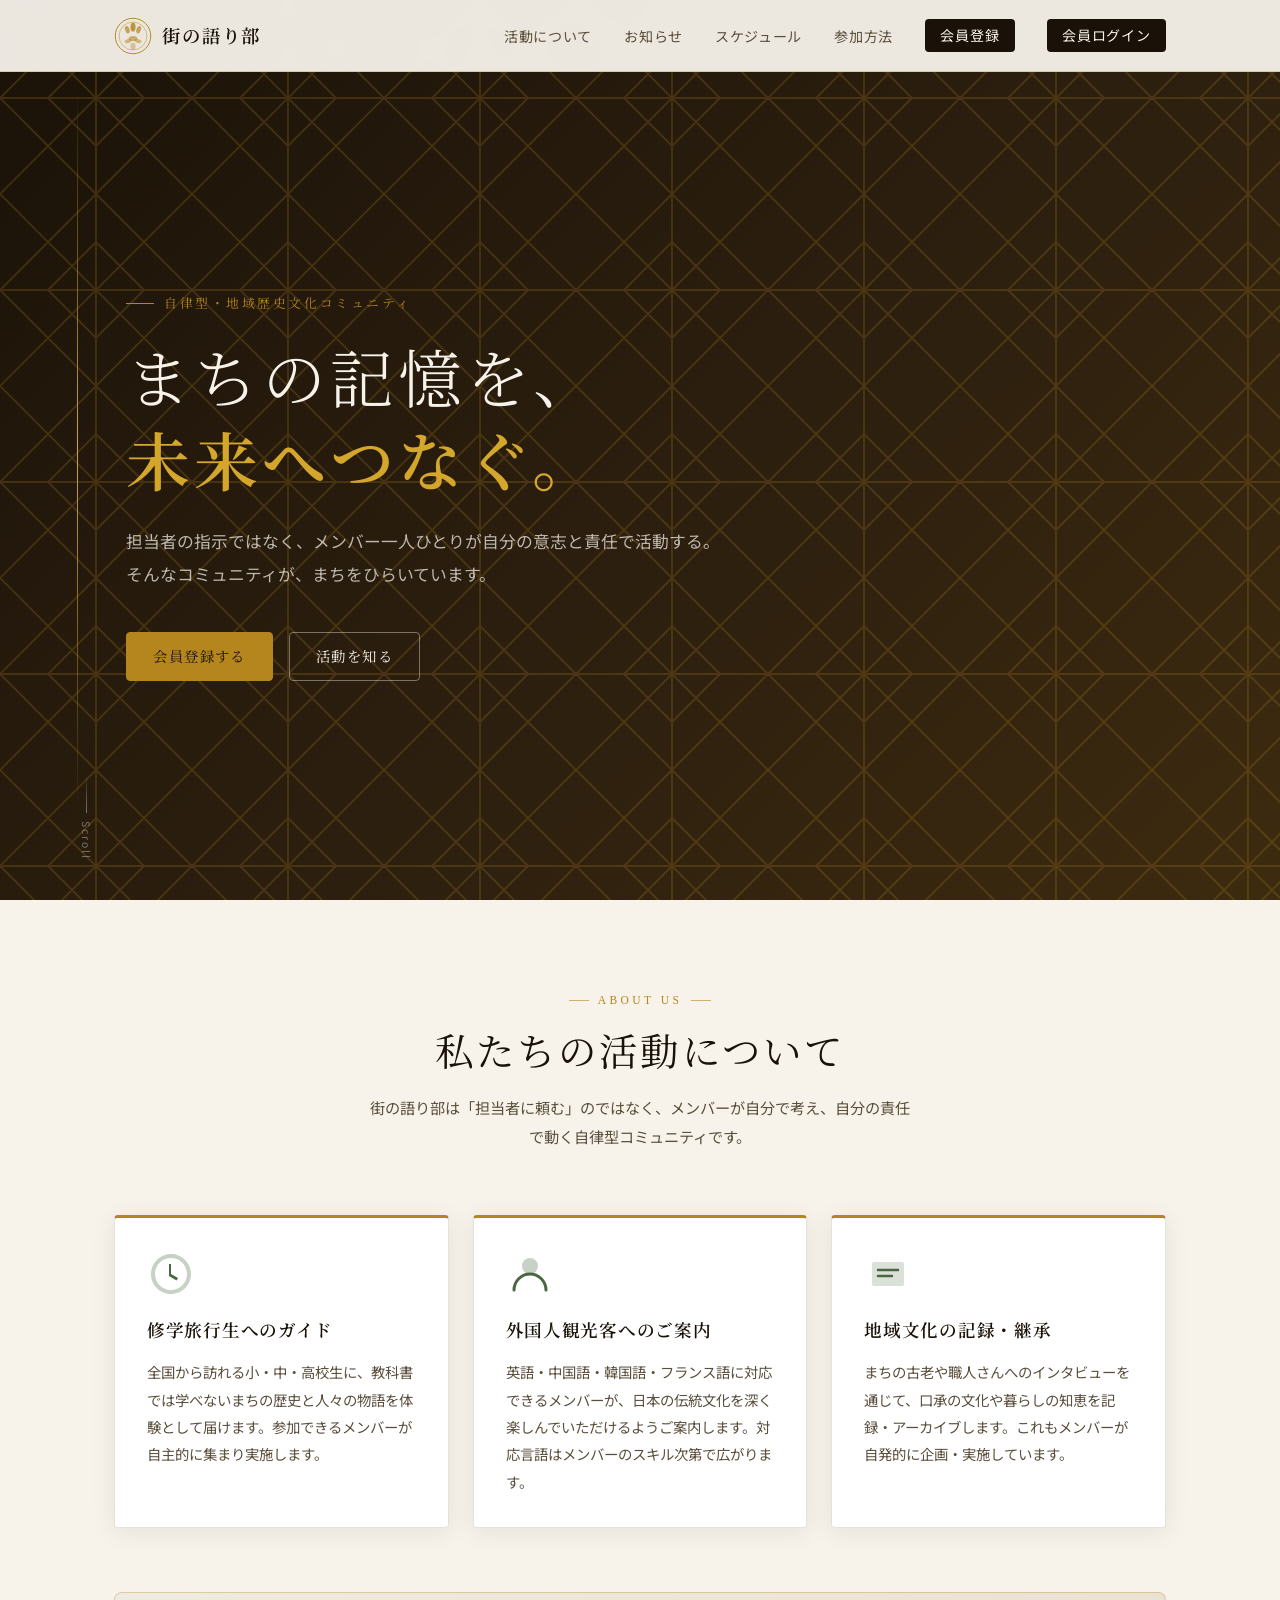
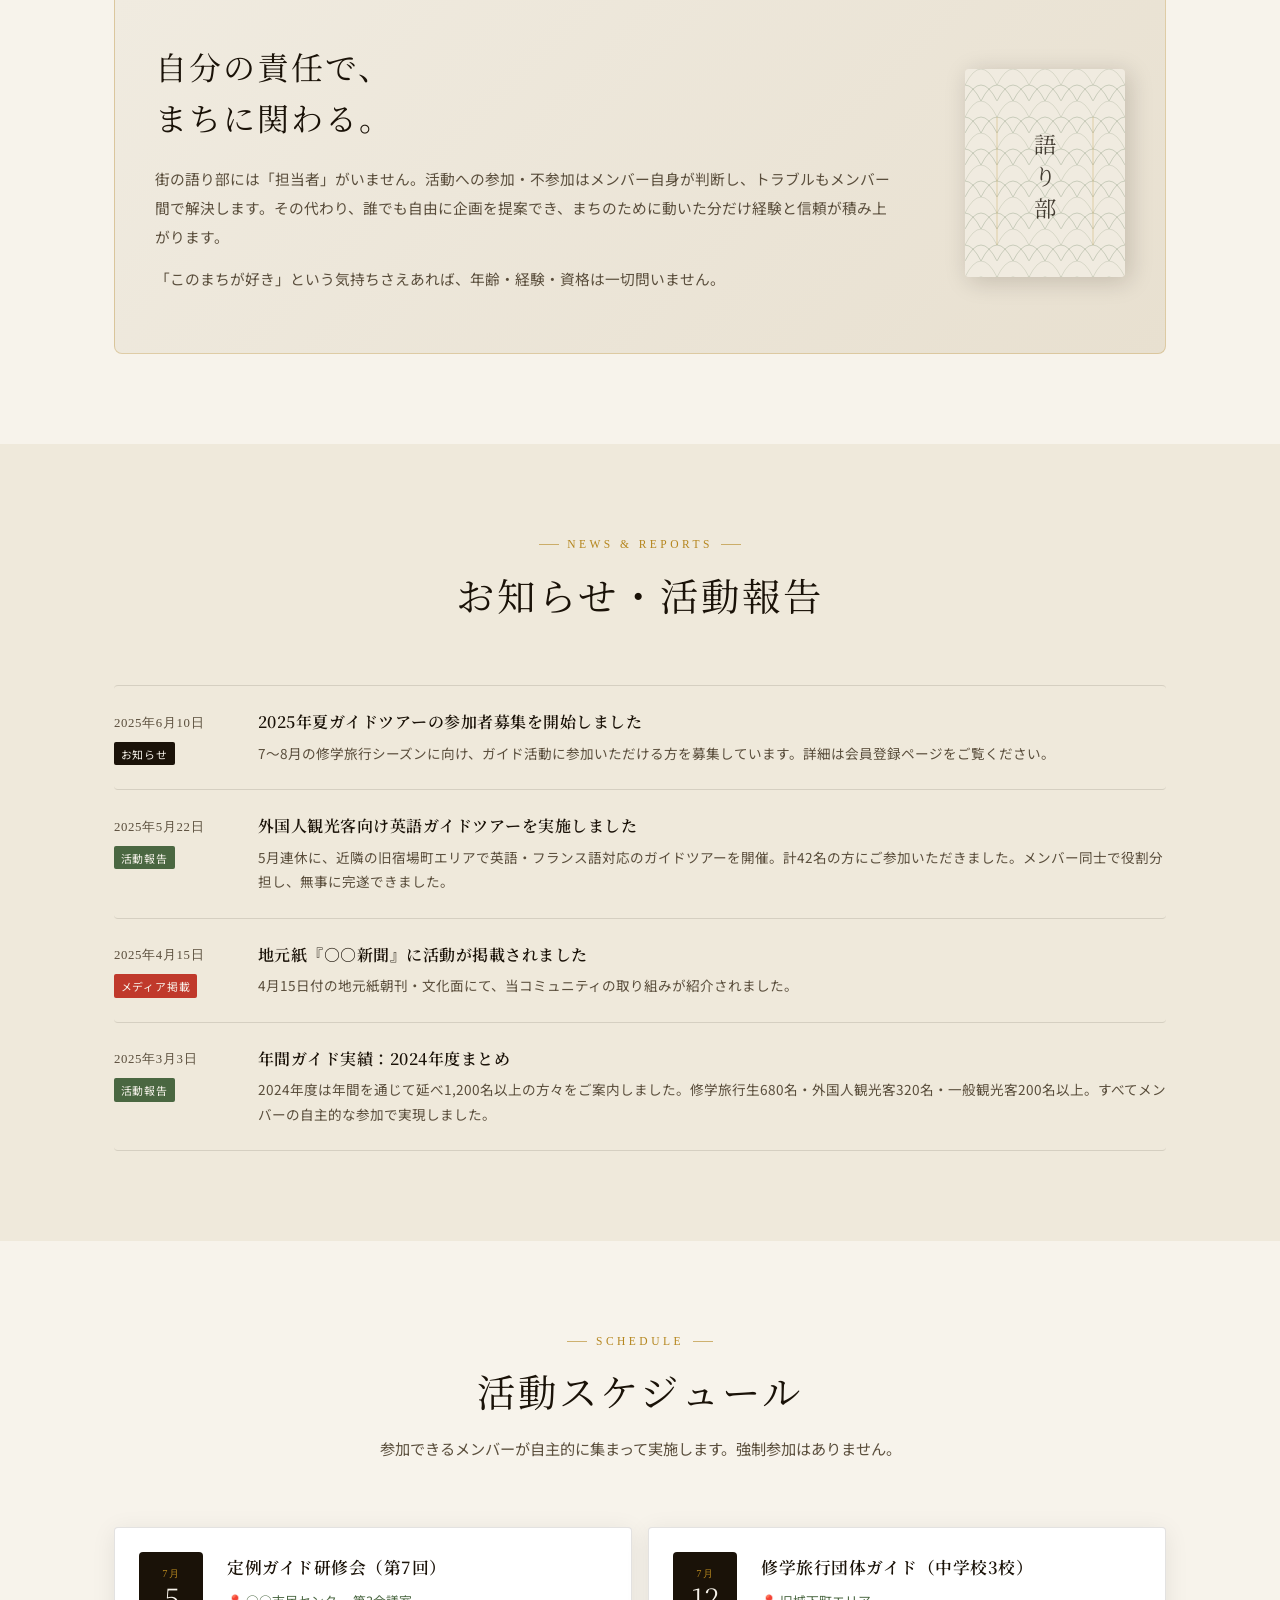
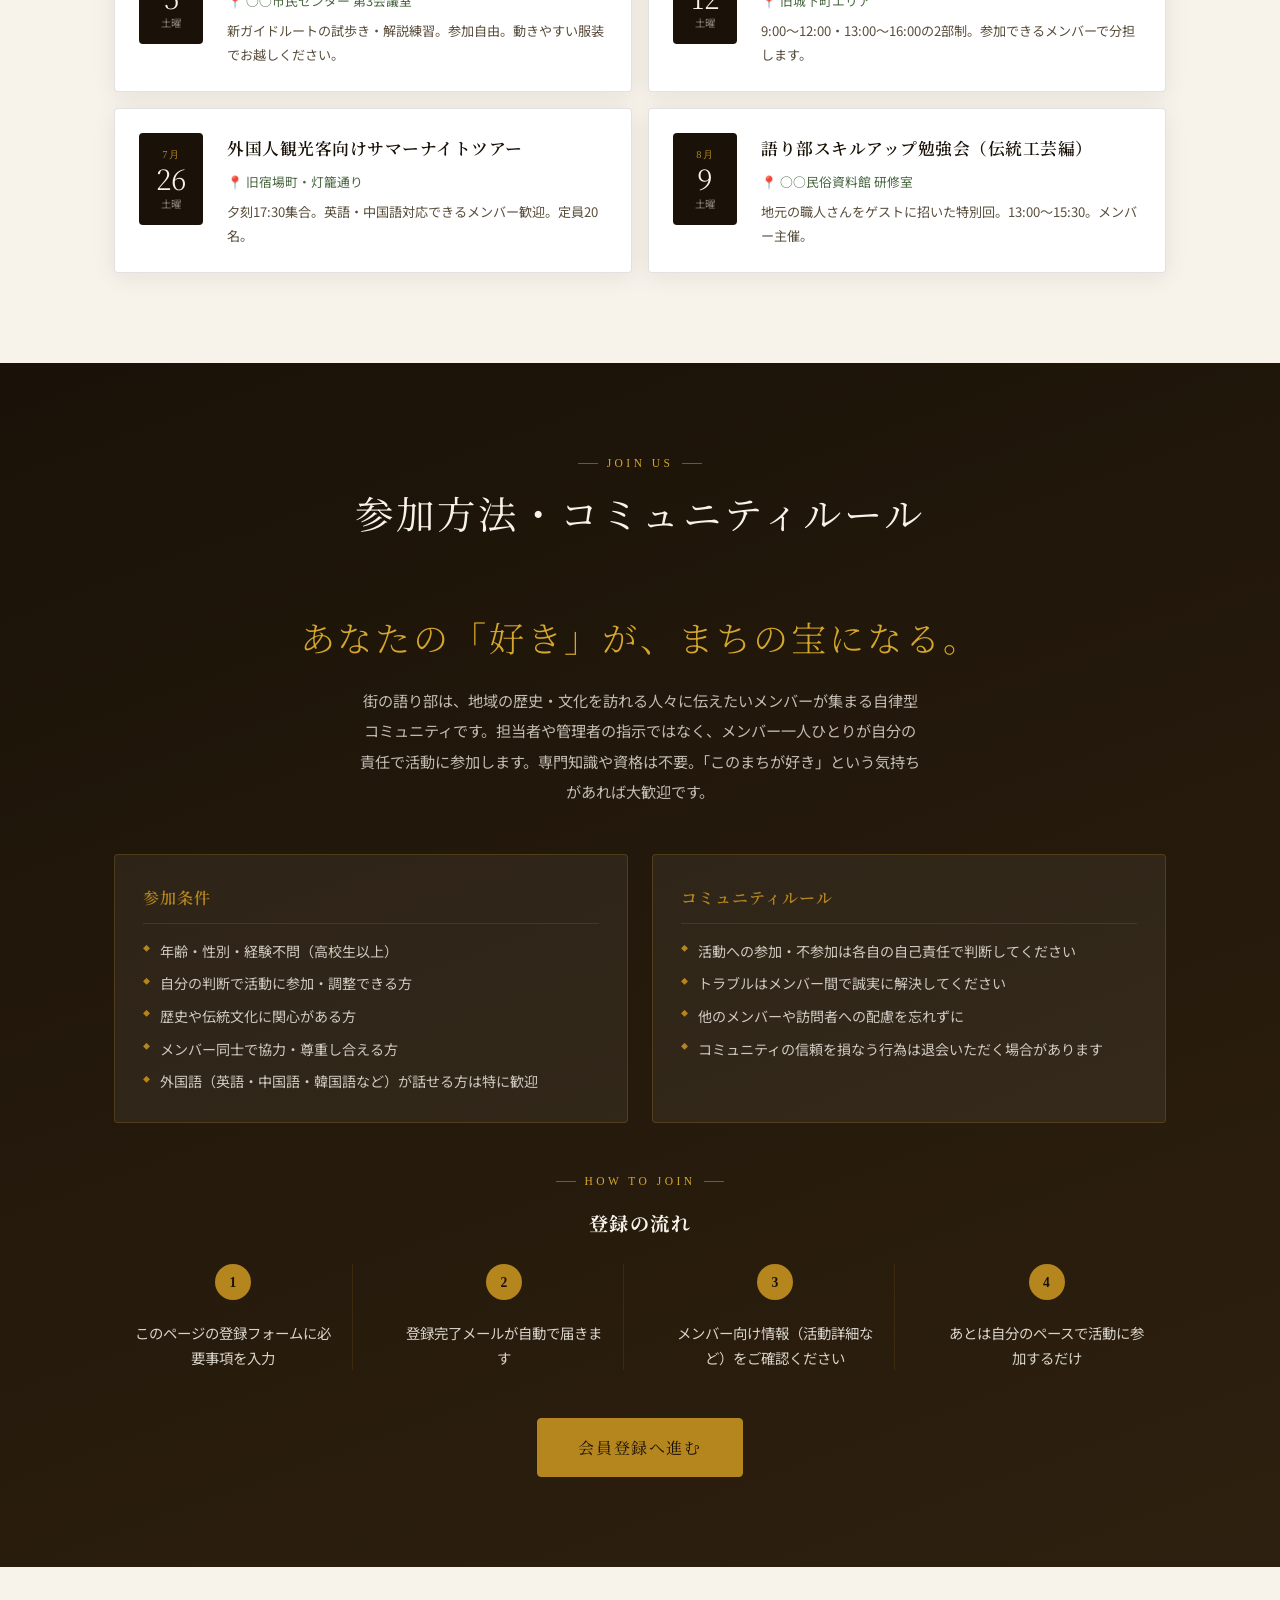
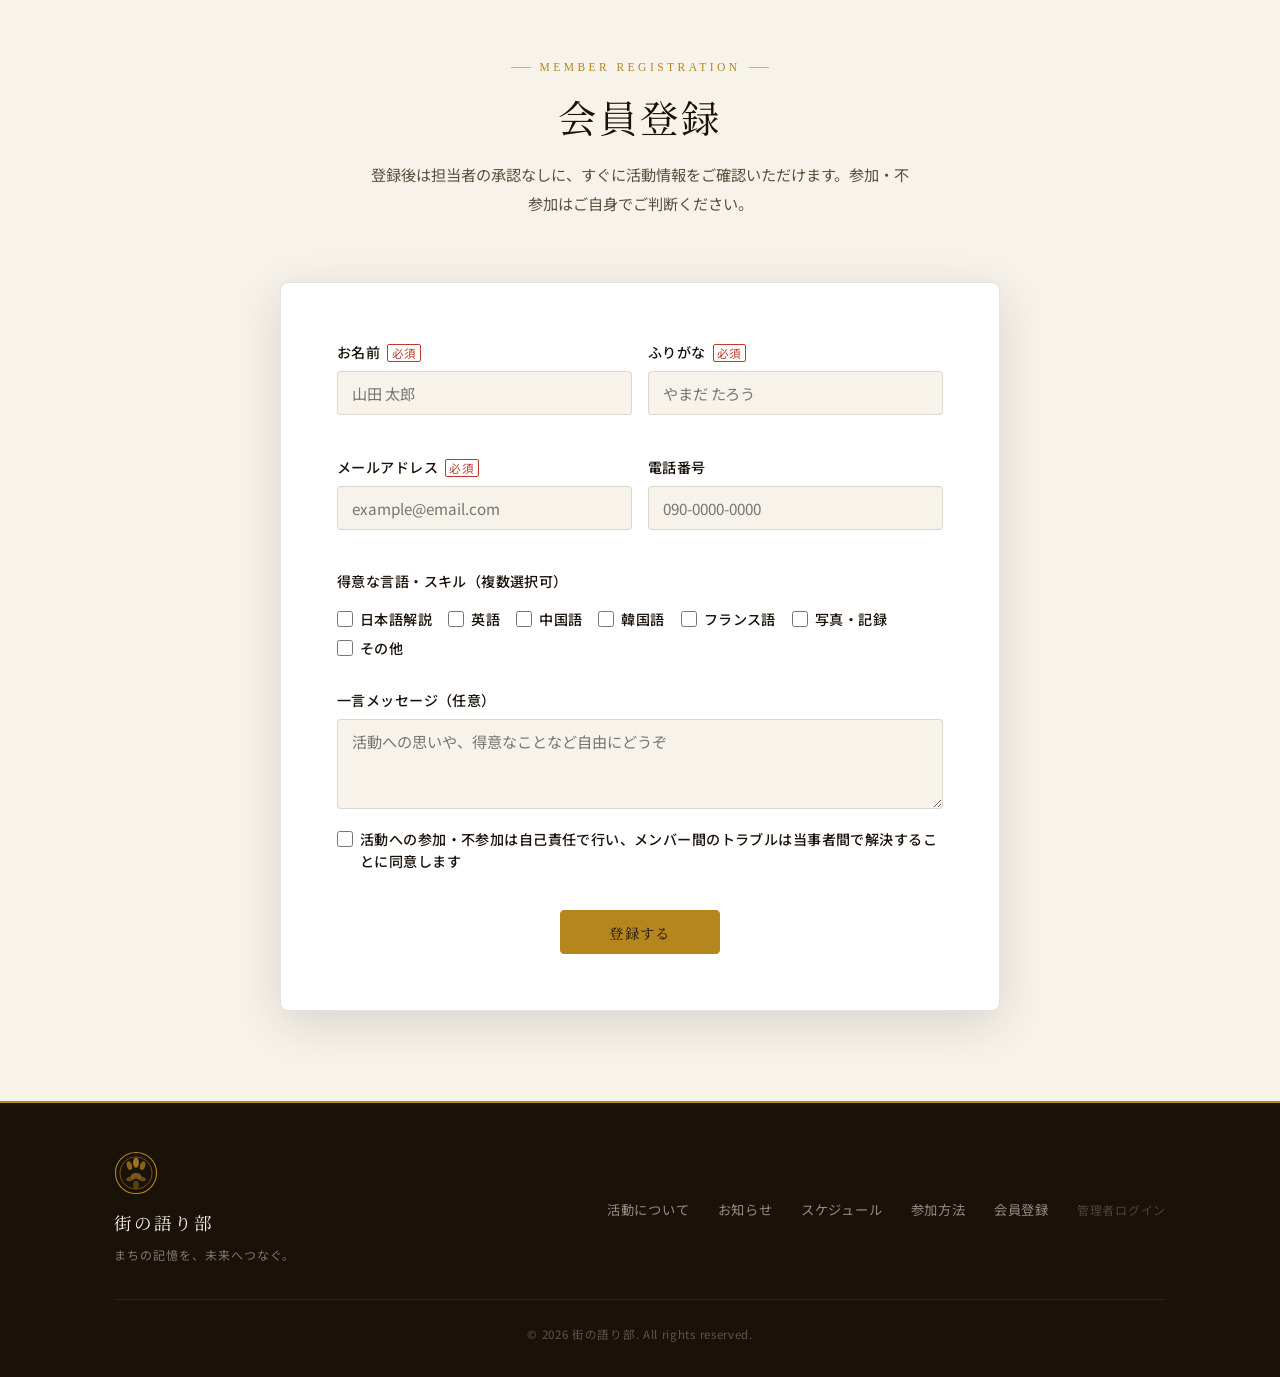
==== index.html @ 3494f1bb "Add files via upload" ====
<!DOCTYPE html>
<html lang="ja">
<head>
  <meta charset="UTF-8">
  <meta name="viewport" content="width=device-width, initial-scale=1.0">
  <meta name="description" content="街の語り部 ― 地域の歴史・伝統文化を伝える自律型コミュニティ。メンバー自身の責任で活動します。">
  <title>街の語り部 | まちの記憶を、未来へつなぐ。</title>
  <link rel="preconnect" href="https://fonts.googleapis.com">
  <link rel="preconnect" href="https://fonts.gstatic.com" crossorigin>
  <link href="https://fonts.googleapis.com/css2?family=Noto+Serif+JP:wght@300;400;600;700&family=Noto+Sans+JP:wght@300;400;500&display=swap" rel="stylesheet">
  <link rel="stylesheet" href="style.css">
</head>
<body>

  <!-- HEADER -->
  <header class="site-header" id="site-header">
    <div class="header-inner">
      <a href="#top" class="logo" aria-label="街の語り部 トップへ">
        <svg class="logo-mon" viewBox="0 0 60 60" aria-hidden="true">
          <circle cx="30" cy="30" r="28" fill="none" stroke="currentColor" stroke-width="1.5"/>
          <circle cx="30" cy="30" r="22" fill="none" stroke="currentColor" stroke-width="0.75"/>
          <ellipse cx="30" cy="16" rx="4" ry="7" fill="currentColor" opacity="0.85"/>
          <ellipse cx="21" cy="20" rx="3.5" ry="6" fill="currentColor" opacity="0.7" transform="rotate(-18 21 20)"/>
          <ellipse cx="39" cy="20" rx="3.5" ry="6" fill="currentColor" opacity="0.7" transform="rotate(18 39 20)"/>
          <ellipse cx="30" cy="34" rx="7" ry="4" fill="currentColor" opacity="0.6"/>
          <ellipse cx="22" cy="38" rx="5.5" ry="3" fill="currentColor" opacity="0.5" transform="rotate(-12 22 38)"/>
          <ellipse cx="38" cy="38" rx="5.5" ry="3" fill="currentColor" opacity="0.5" transform="rotate(12 38 38)"/>
          <ellipse cx="30" cy="46" rx="4" ry="5.5" fill="currentColor" opacity="0.4"/>
        </svg>
        <span class="logo-text">街の語り部</span>
      </a>
      <button class="hamburger" id="hamburger" aria-label="メニューを開く" aria-expanded="false" aria-controls="global-nav">
        <span></span><span></span><span></span>
      </button>
      <nav class="global-nav" id="global-nav" aria-label="メインナビゲーション">
        <ul>
          <li><a href="#about">活動について</a></li>
          <li><a href="#news">お知らせ</a></li>
          <li><a href="#schedule">スケジュール</a></li>
          <li><a href="#recruit">参加方法</a></li>
          <li><a href="#register" class="nav-cta">会員登録</a></li>
          <li><a href="member.html" class="nav-cta" style="background:var(--青鈍)">会員ログイン</a></li>
        </ul>
      </nav>
    </div>
  </header>
  <div class="nav-overlay" id="nav-overlay"></div>

  <!-- HERO -->
  <section class="hero" id="top" aria-label="メインビジュアル">
    <div class="hero-bg">
      <svg class="hero-pattern" viewBox="0 0 400 400" preserveAspectRatio="xMidYMid slice" aria-hidden="true">
        <defs>
          <pattern id="asanoha" x="0" y="0" width="60" height="60" patternUnits="userSpaceOnUse">
            <g stroke="#b5861e" stroke-width="0.6" fill="none" opacity="0.22">
              <line x1="30" y1="0" x2="30" y2="60"/><line x1="0" y1="30" x2="60" y2="30"/>
              <line x1="0" y1="0" x2="60" y2="60"/><line x1="60" y1="0" x2="0" y2="60"/>
              <line x1="30" y1="0" x2="60" y2="30"/><line x1="60" y1="30" x2="30" y2="60"/>
              <line x1="30" y1="60" x2="0" y2="30"/><line x1="0" y1="30" x2="30" y2="0"/>
              <polygon points="30,15 45,30 30,45 15,30"/>
            </g>
          </pattern>
        </defs>
        <rect width="100%" height="100%" fill="url(#asanoha)"/>
      </svg>
    </div>
    <div class="hero-content">
      <p class="hero-eyebrow">自律型・地域歴史文化コミュニティ</p>
      <h1 class="hero-title">
        <span class="title-line">まちの記憶を、</span>
        <span class="title-line accent">未来へつなぐ。</span>
      </h1>
      <p class="hero-sub">担当者の指示ではなく、メンバー一人ひとりが自分の意志と責任で活動する。<br>そんなコミュニティが、まちをひらいています。</p>
      <div class="hero-actions">
        <a href="#register" class="btn btn-primary">会員登録する</a>
        <a href="#about" class="btn btn-ghost">活動を知る</a>
      </div>
    </div>
    <div class="hero-scroll-hint" aria-hidden="true">
      <span class="scroll-line"></span>
      <span class="scroll-label">Scroll</span>
    </div>
  </section>

  <!-- ABOUT -->
  <section class="section section-about" id="about">
    <div class="container">
      <header class="section-header">
        <p class="section-label">About Us</p>
        <h2 class="section-title">私たちの活動について</h2>
        <p class="section-lead">街の語り部は「担当者に頼む」のではなく、メンバーが自分で考え、自分の責任で動く自律型コミュニティです。</p>
      </header>
      <div class="about-grid">
        <article class="about-card" data-reveal>
          <div class="about-icon" aria-hidden="true">
            <svg viewBox="0 0 48 48"><path d="M24 4C13 4 4 13 4 24s9 20 20 20 20-9 20-20S35 4 24 4zm0 36c-8.8 0-16-7.2-16-16S15.2 8 24 8s16 7.2 16 16-7.2 16-16 16z" fill="currentColor" opacity=".3"/><path d="M24 14v10l7 4-1.5 2.6L22 26V14h2z" fill="currentColor"/></svg>
          </div>
          <h3>修学旅行生へのガイド</h3>
          <p>全国から訪れる小・中・高校生に、教科書では学べないまちの歴史と人々の物語を体験として届けます。参加できるメンバーが自主的に集まり実施します。</p>
        </article>
        <article class="about-card" data-reveal data-reveal-delay="1">
          <div class="about-icon" aria-hidden="true">
            <svg viewBox="0 0 48 48"><circle cx="24" cy="16" r="8" fill="currentColor" opacity=".3"/><path d="M8 40c0-8.8 7.2-16 16-16s16 7.2 16 16" stroke="currentColor" stroke-width="3" fill="none" stroke-linecap="round"/></svg>
          </div>
          <h3>外国人観光客へのご案内</h3>
          <p>英語・中国語・韓国語・フランス語に対応できるメンバーが、日本の伝統文化を深く楽しんでいただけるようご案内します。対応言語はメンバーのスキル次第で広がります。</p>
        </article>
        <article class="about-card" data-reveal data-reveal-delay="2">
          <div class="about-icon" aria-hidden="true">
            <svg viewBox="0 0 48 48"><rect x="8" y="12" width="32" height="24" rx="2" fill="currentColor" opacity=".2"/><path d="M14 20h20M14 26h14" stroke="currentColor" stroke-width="2.5" stroke-linecap="round"/></svg>
          </div>
          <h3>地域文化の記録・継承</h3>
          <p>まちの古老や職人さんへのインタビューを通じて、口承の文化や暮らしの知恵を記録・アーカイブします。これもメンバーが自発的に企画・実施しています。</p>
        </article>
      </div>
      <div class="about-feature" data-reveal>
        <div class="feature-text">
          <h3 class="feature-heading">自分の責任で、<br>まちに関わる。</h3>
          <p>街の語り部には「担当者」がいません。活動への参加・不参加はメンバー自身が判断し、トラブルもメンバー間で解決します。その代わり、誰でも自由に企画を提案でき、まちのために動いた分だけ経験と信頼が積み上がります。</p>
          <p>「このまちが好き」という気持ちさえあれば、年齢・経験・資格は一切問いません。</p>
        </div>
        <div class="feature-visual" aria-hidden="true">
          <div class="washi-panel">
            <svg viewBox="0 0 200 260" class="washi-svg">
              <defs>
                <pattern id="seigaiha" x="0" y="0" width="40" height="40" patternUnits="userSpaceOnUse">
                  <path d="M0 40 Q20 0 40 40" fill="none" stroke="#4a6741" stroke-width="1" opacity="0.3"/>
                  <path d="M-20 40 Q0 0 20 40" fill="none" stroke="#4a6741" stroke-width="1" opacity="0.3"/>
                  <path d="M20 40 Q40 0 60 40" fill="none" stroke="#4a6741" stroke-width="1" opacity="0.3"/>
                  <path d="M0 20 Q20 -20 40 20" fill="none" stroke="#4a6741" stroke-width="1" opacity="0.2"/>
                </pattern>
              </defs>
              <rect width="200" height="260" rx="4" fill="#f0ebe0"/>
              <rect width="200" height="260" rx="4" fill="url(#seigaiha)"/>
              <text x="100" y="105" text-anchor="middle" font-family="'Noto Serif JP', serif" font-size="28" fill="#1a1208" opacity="0.8">語</text>
              <text x="100" y="145" text-anchor="middle" font-family="'Noto Serif JP', serif" font-size="28" fill="#1a1208" opacity="0.8">り</text>
              <text x="100" y="185" text-anchor="middle" font-family="'Noto Serif JP', serif" font-size="28" fill="#1a1208" opacity="0.8">部</text>
              <line x1="40" y1="60" x2="40" y2="220" stroke="#b5861e" stroke-width="0.75" opacity="0.5"/>
              <line x1="160" y1="60" x2="160" y2="220" stroke="#b5861e" stroke-width="0.75" opacity="0.5"/>
            </svg>
          </div>
        </div>
      </div>
    </div>
  </section>

  <!-- NEWS -->
  <section class="section section-news" id="news">
    <div class="container">
      <header class="section-header">
        <p class="section-label">News &amp; Reports</p>
        <h2 class="section-title">お知らせ・活動報告</h2>
      </header>
      <div id="news-list" class="news-list" aria-live="polite">
        <p class="loading-msg">読み込み中…</p>
      </div>
    </div>
  </section>

  <!-- SCHEDULE -->
  <section class="section section-schedule" id="schedule">
    <div class="container">
      <header class="section-header">
        <p class="section-label">Schedule</p>
        <h2 class="section-title">活動スケジュール</h2>
        <p class="section-lead">参加できるメンバーが自主的に集まって実施します。強制参加はありません。</p>
      </header>
      <div id="schedule-list" class="schedule-list" aria-live="polite">
        <p class="loading-msg">読み込み中…</p>
      </div>
    </div>
  </section>

  <!-- RECRUIT / 参加方法 -->
  <section class="section section-recruit" id="recruit">
    <div class="container">
      <header class="section-header">
        <p class="section-label">Join Us</p>
        <h2 class="section-title">参加方法・コミュニティルール</h2>
      </header>
      <div id="recruit-content" aria-live="polite">
        <p class="loading-msg">読み込み中…</p>
      </div>
    </div>
  </section>

  <!-- REGISTER（会員登録フォーム） -->
  <section class="section section-register" id="register">
    <div class="container">
      <header class="section-header">
        <p class="section-label">Member Registration</p>
        <h2 class="section-title">会員登録</h2>
        <p class="section-lead">登録後は担当者の承認なしに、すぐに活動情報をご確認いただけます。参加・不参加はご自身でご判断ください。</p>
      </header>

      <div class="register-box">
        <div id="register-form-wrap">
          <form id="register-form" novalidate
                data-gas-url="https://script.google.com/macros/s/AKfycbxTYeV4QlfqzFmi7h7tdo2Xe-2YGAYafoYhLG5TQy5-6Z_32ZQE8uNvY5MjVL5jUWiUcA/exec">
            <div class="form-row">
              <div class="form-group">
                <label for="reg-name">お名前 <span class="required">必須</span></label>
                <input type="text" id="reg-name" name="name" placeholder="山田 太郎" required autocomplete="name">
                <span class="field-error" id="err-name"></span>
              </div>
              <div class="form-group">
                <label for="reg-kana">ふりがな <span class="required">必須</span></label>
                <input type="text" id="reg-kana" name="kana" placeholder="やまだ たろう" required>
                <span class="field-error" id="err-kana"></span>
              </div>
            </div>
            <div class="form-row">
              <div class="form-group">
                <label for="reg-email">メールアドレス <span class="required">必須</span></label>
                <input type="email" id="reg-email" name="email" placeholder="example@email.com" required autocomplete="email">
                <span class="field-error" id="err-email"></span>
              </div>
              <div class="form-group">
                <label for="reg-phone">電話番号</label>
                <input type="tel" id="reg-phone" name="phone" placeholder="090-0000-0000" autocomplete="tel">
              </div>
            </div>
            <div class="form-group">
              <label>得意な言語・スキル（複数選択可）</label>
              <div class="checkbox-group">
                <label class="checkbox-label"><input type="checkbox" name="skills" value="日本語解説"> 日本語解説</label>
                <label class="checkbox-label"><input type="checkbox" name="skills" value="英語"> 英語</label>
                <label class="checkbox-label"><input type="checkbox" name="skills" value="中国語"> 中国語</label>
                <label class="checkbox-label"><input type="checkbox" name="skills" value="韓国語"> 韓国語</label>
                <label class="checkbox-label"><input type="checkbox" name="skills" value="フランス語"> フランス語</label>
                <label class="checkbox-label"><input type="checkbox" name="skills" value="写真・記録"> 写真・記録</label>
                <label class="checkbox-label"><input type="checkbox" name="skills" value="その他"> その他</label>
              </div>
            </div>
            <div class="form-group">
              <label for="reg-message">一言メッセージ（任意）</label>
              <textarea id="reg-message" name="message" rows="3" placeholder="活動への思いや、得意なことなど自由にどうぞ"></textarea>
            </div>
            <div class="form-group">
              <label class="checkbox-label agree-label">
                <input type="checkbox" id="reg-agree" required>
                <span>活動への参加・不参加は自己責任で行い、メンバー間のトラブルは当事者間で解決することに同意します</span>
              </label>
              <span class="field-error" id="err-agree"></span>
            </div>
            <div class="form-submit">
              <button type="submit" class="btn btn-primary" id="reg-submit">登録する</button>
            </div>
          </form>
        </div>
        <div id="register-success" class="register-success" hidden>
          <div class="success-icon" aria-hidden="true">✓</div>
          <h3>登録完了しました！</h3>
          <p>ご登録ありがとうございます。確認メールをお送りしました。<br>あとは自分のペースで活動スケジュールをご確認ください。</p>
        </div>
        <div id="register-error" class="register-error" hidden>
          <p>登録に失敗しました。しばらく経ってから再度お試しください。</p>
        </div>
      </div>
    </div>
  </section>

  <!-- FOOTER -->
  <footer class="site-footer">
    <div class="container">
      <div class="footer-inner">
        <div class="footer-brand">
          <svg class="footer-mon" viewBox="0 0 60 60" aria-hidden="true">
            <circle cx="30" cy="30" r="28" fill="none" stroke="currentColor" stroke-width="1.5"/>
            <circle cx="30" cy="30" r="22" fill="none" stroke="currentColor" stroke-width="0.75"/>
            <ellipse cx="30" cy="16" rx="4" ry="7" fill="currentColor" opacity="0.85"/>
            <ellipse cx="21" cy="20" rx="3.5" ry="6" fill="currentColor" opacity="0.7" transform="rotate(-18 21 20)"/>
            <ellipse cx="39" cy="20" rx="3.5" ry="6" fill="currentColor" opacity="0.7" transform="rotate(18 39 20)"/>
            <ellipse cx="30" cy="34" rx="7" ry="4" fill="currentColor" opacity="0.6"/>
            <ellipse cx="22" cy="38" rx="5.5" ry="3" fill="currentColor" opacity="0.5" transform="rotate(-12 22 38)"/>
            <ellipse cx="38" cy="38" rx="5.5" ry="3" fill="currentColor" opacity="0.5" transform="rotate(12 38 38)"/>
            <ellipse cx="30" cy="46" rx="4" ry="5.5" fill="currentColor" opacity="0.4"/>
          </svg>
          <p class="footer-name">街の語り部</p>
          <p class="footer-tagline">まちの記憶を、未来へつなぐ。</p>
        </div>
        <nav class="footer-nav" aria-label="フッターナビゲーション">
          <ul>
            <li><a href="#about">活動について</a></li>
            <li><a href="#news">お知らせ</a></li>
            <li><a href="#schedule">スケジュール</a></li>
            <li><a href="#recruit">参加方法</a></li>
            <li><a href="#register">会員登録</a></li>
            <li><a href="admin.html" class="footer-admin-link">管理者ログイン</a></li>
          </ul>
        </nav>
      </div>
      <p class="copyright">&copy; <span id="year"></span> 街の語り部. All rights reserved.</p>
    </div>
  </footer>

  <button class="back-to-top" id="back-to-top" aria-label="ページトップへ戻る">
    <svg viewBox="0 0 24 24" aria-hidden="true"><path d="M12 4l-8 8h5v8h6v-8h5z" fill="currentColor"/></svg>
  </button>

  <script src="script.js"></script>
</body>
</html>
---- style.css ----
/* ================================================
   街の語り部 — style.css
   和モダン × モバイルファースト
   ================================================ */

/* ---------- トークン ---------- */
:root {
  --墨: #1a1208;
  --和紙: #f7f3eb;
  --和紙2: #efe9db;
  --朱: #c0392b;
  --青鈍: #4a6741;
  --金茶: #b5861e;
  --金茶淡: #d4a72c;
  --墨薄: #5a4e3c;
  --line: rgba(26,18,8,0.12);
  --line-gold: rgba(181,134,30,0.3);

  --font-serif: 'Noto Serif JP', 'Georgia', serif;
  --font-sans:  'Noto Sans JP', 'Hiragino Kaku Gothic ProN', sans-serif;

  --sp: clamp(1rem, 4vw, 1.5rem);
  --radius: 4px;
  --shadow: 0 4px 24px rgba(26,18,8,0.08);
  --shadow-lg: 0 12px 48px rgba(26,18,8,0.14);

  --header-h: 64px;
  --ease: cubic-bezier(0.4, 0, 0.2, 1);
}

/* ---------- リセット ---------- */
*, *::before, *::after { box-sizing: border-box; margin: 0; padding: 0; }
html { scroll-behavior: smooth; scroll-padding-top: var(--header-h); }
body {
  font-family: var(--font-sans);
  font-size: clamp(14px, 1.5vw + 10px, 16px);
  line-height: 1.85;
  color: var(--墨);
  background: var(--和紙);
  -webkit-font-smoothing: antialiased;
}
img, svg { display: block; max-width: 100%; }
a { color: inherit; text-decoration: none; }
ul { list-style: none; }
button { background: none; border: none; cursor: pointer; font-family: inherit; }

/* ---------- コンテナ ---------- */
.container {
  width: 100%;
  max-width: 1100px;
  margin: 0 auto;
  padding: 0 var(--sp);
}

/* ================================================
   HEADER
   ================================================ */
.site-header {
  position: fixed;
  top: 0; left: 0; right: 0;
  height: var(--header-h);
  background: rgba(247,243,235,0.95);
  backdrop-filter: blur(8px);
  border-bottom: 1px solid var(--line-gold);
  z-index: 1000;
  transition: box-shadow 0.3s var(--ease);
}
.site-header.scrolled { box-shadow: 0 2px 20px rgba(26,18,8,0.1); }

.header-inner {
  display: flex;
  align-items: center;
  justify-content: space-between;
  height: 100%;
  padding: 0 var(--sp);
  max-width: 1100px;
  margin: 0 auto;
}

/* ロゴ */
.logo {
  display: flex;
  align-items: center;
  gap: 10px;
  color: var(--墨);
  text-decoration: none;
}
.logo-mon {
  width: 38px;
  height: 38px;
  color: var(--金茶);
  flex-shrink: 0;
}
.logo-text {
  font-family: var(--font-serif);
  font-size: 1.15rem;
  font-weight: 600;
  letter-spacing: 0.1em;
  line-height: 1;
}

/* グローバルナビ */
.global-nav ul {
  display: flex;
  align-items: center;
  gap: clamp(1rem, 2.5vw, 2rem);
}
.global-nav a {
  font-size: 0.88rem;
  letter-spacing: 0.05em;
  color: var(--墨薄);
  padding: 0.25em 0;
  border-bottom: 1.5px solid transparent;
  transition: color 0.2s, border-color 0.2s;
}
.global-nav a:hover,
.global-nav a:focus-visible { color: var(--金茶); border-bottom-color: var(--金茶); }

.nav-cta {
  background: var(--墨) !important;
  color: var(--和紙) !important;
  padding: 0.45em 1.1em !important;
  border-radius: var(--radius) !important;
  border-bottom: none !important;
  transition: background 0.2s !important;
}
.nav-cta:hover { background: var(--金茶) !important; }

/* ハンバーガー */
.hamburger {
  display: none;
  flex-direction: column;
  gap: 5px;
  padding: 8px;
  z-index: 1010;
}
.hamburger span {
  display: block;
  width: 24px;
  height: 2px;
  background: var(--墨);
  border-radius: 2px;
  transition: transform 0.3s var(--ease), opacity 0.3s;
  transform-origin: center;
}
.hamburger[aria-expanded="true"] span:nth-child(1) { transform: translateY(7px) rotate(45deg); }
.hamburger[aria-expanded="true"] span:nth-child(2) { opacity: 0; }
.hamburger[aria-expanded="true"] span:nth-child(3) { transform: translateY(-7px) rotate(-45deg); }

/* オーバーレイ */
.nav-overlay {
  display: none;
  position: fixed;
  inset: 0;
  background: rgba(26,18,8,0.5);
  z-index: 990;
  backdrop-filter: blur(2px);
}
.nav-overlay.active { display: block; }

/* ================================================
   HERO
   ================================================ */
.hero {
  position: relative;
  min-height: 100svh;
  display: flex;
  align-items: center;
  padding-top: var(--header-h);
  overflow: hidden;
  background: linear-gradient(135deg, #1a1208 0%, #2e200f 60%, #3d2b0f 100%);
}

.hero-bg {
  position: absolute;
  inset: 0;
  pointer-events: none;
}
.hero-pattern {
  width: 100%;
  height: 100%;
  object-fit: cover;
}

/* 左側の金の縦ライン装飾 */
.hero::before {
  content: '';
  position: absolute;
  left: clamp(24px, 6vw, 80px);
  top: 10%;
  bottom: 10%;
  width: 1px;
  background: linear-gradient(to bottom, transparent, var(--金茶淡), transparent);
  pointer-events: none;
}

.hero-content {
  position: relative;
  z-index: 2;
  padding: clamp(3rem,8vh,6rem) var(--sp);
  max-width: 780px;
  margin-left: clamp(32px, 8vw, 120px);
}

.hero-eyebrow {
  font-size: 0.8rem;
  letter-spacing: 0.2em;
  color: var(--金茶);
  font-family: var(--font-serif);
  margin-bottom: 1.2rem;
  display: flex;
  align-items: center;
  gap: 0.75em;
}
.hero-eyebrow::before {
  content: '';
  display: inline-block;
  width: 28px;
  height: 1px;
  background: var(--金茶);
}

.hero-title {
  font-family: var(--font-serif);
  font-size: clamp(2.2rem, 5vw + 1rem, 4rem);
  font-weight: 300;
  line-height: 1.3;
  color: var(--和紙);
  margin-bottom: 1.5rem;
  letter-spacing: 0.06em;
}
.title-line { display: block; }
.title-line.accent {
  color: var(--金茶淡);
  font-weight: 600;
}

.hero-sub {
  color: rgba(247,243,235,0.72);
  font-size: clamp(0.88rem, 1.5vw, 1.05rem);
  line-height: 2;
  margin-bottom: 2.5rem;
}

.hero-actions {
  display: flex;
  flex-wrap: wrap;
  gap: 1rem;
}

/* スクロールヒント */
.hero-scroll-hint {
  position: absolute;
  bottom: 2.5rem;
  left: clamp(24px, 6vw, 80px);
  display: flex;
  flex-direction: column;
  align-items: center;
  gap: 0.5rem;
  color: rgba(247,243,235,0.4);
  z-index: 2;
}
.scroll-line {
  display: block;
  width: 1px;
  height: 40px;
  background: linear-gradient(to bottom, transparent, currentColor);
  animation: scrollDown 2s ease-in-out infinite;
}
.scroll-label {
  font-size: 0.65rem;
  letter-spacing: 0.2em;
  writing-mode: vertical-rl;
}
@keyframes scrollDown {
  0%, 100% { opacity: 0.4; transform: scaleY(0.7) translateY(0); }
  50% { opacity: 1; transform: scaleY(1) translateY(6px); }
}

/* ================================================
   BUTTONS
   ================================================ */
.btn {
  display: inline-flex;
  align-items: center;
  justify-content: center;
  gap: 0.4em;
  padding: 0.7em 1.8em;
  font-size: 0.9rem;
  font-family: var(--font-serif);
  letter-spacing: 0.1em;
  border-radius: var(--radius);
  border: 1.5px solid transparent;
  transition: background 0.2s var(--ease), color 0.2s, border-color 0.2s, transform 0.15s;
  cursor: pointer;
  white-space: nowrap;
  min-height: 44px; /* タッチターゲット */
}
.btn:focus-visible { outline: 2px solid var(--金茶); outline-offset: 3px; }
.btn:active { transform: scale(0.97); }

.btn-primary {
  background: var(--金茶);
  color: var(--墨);
  border-color: var(--金茶);
}
.btn-primary:hover { background: var(--金茶淡); border-color: var(--金茶淡); }

.btn-ghost {
  background: transparent;
  color: var(--和紙);
  border-color: rgba(247,243,235,0.4);
}
.btn-ghost:hover { border-color: var(--金茶); color: var(--金茶); }

.btn-outline {
  background: transparent;
  color: var(--墨);
  border-color: var(--墨);
}
.btn-outline:hover { background: var(--墨); color: var(--和紙); }

/* ================================================
   SECTIONS 共通
   ================================================ */
.section { padding: clamp(4rem, 10vh, 7rem) 0; }

.section-header {
  margin-bottom: clamp(2.5rem, 5vw, 4rem);
  text-align: center;
}
.section-label {
  font-size: 0.72rem;
  letter-spacing: 0.3em;
  text-transform: uppercase;
  color: var(--金茶);
  font-family: 'Georgia', serif;
  margin-bottom: 0.75rem;
  display: flex;
  align-items: center;
  justify-content: center;
  gap: 0.75em;
}
.section-label::before, .section-label::after {
  content: '';
  display: inline-block;
  width: 20px;
  height: 1px;
  background: var(--金茶);
  opacity: 0.6;
}
.section-title {
  font-family: var(--font-serif);
  font-size: clamp(1.6rem, 3vw, 2.4rem);
  font-weight: 400;
  letter-spacing: 0.08em;
  color: var(--墨);
  margin-bottom: 1rem;
  line-height: 1.4;
}
.section-lead {
  color: var(--墨薄);
  max-width: 540px;
  margin: 0 auto;
  font-size: 0.95rem;
  line-height: 1.9;
}

/* ================================================
   ABOUT
   ================================================ */
.section-about { background: var(--和紙); }

.about-grid {
  display: grid;
  grid-template-columns: 1fr;
  gap: 1.5rem;
  margin-bottom: 4rem;
}

.about-card {
  padding: 2rem;
  background: #fff;
  border: 1px solid var(--line);
  border-top: 3px solid var(--金茶);
  border-radius: var(--radius);
  box-shadow: var(--shadow);
  transition: transform 0.25s var(--ease), box-shadow 0.25s;
}
.about-card:hover { transform: translateY(-4px); box-shadow: var(--shadow-lg); }
.about-icon {
  width: 48px;
  height: 48px;
  color: var(--青鈍);
  margin-bottom: 1rem;
}
.about-card h3 {
  font-family: var(--font-serif);
  font-size: 1.1rem;
  font-weight: 600;
  margin-bottom: 0.75rem;
  letter-spacing: 0.04em;
}
.about-card p { color: var(--墨薄); font-size: 0.9rem; line-height: 1.9; }

/* フィーチャー帯 */
.about-feature {
  display: grid;
  grid-template-columns: 1fr;
  gap: 2.5rem;
  align-items: center;
  padding: 3rem 2.5rem;
  background: linear-gradient(135deg, #f0ebe0, #e8e0d0);
  border: 1px solid var(--line-gold);
  border-radius: calc(var(--radius) * 2);
}
.feature-heading {
  font-family: var(--font-serif);
  font-size: clamp(1.4rem, 2.5vw, 2rem);
  font-weight: 400;
  line-height: 1.6;
  margin-bottom: 1.25rem;
  letter-spacing: 0.06em;
}
.feature-text p {
  color: var(--墨薄);
  font-size: 0.92rem;
  line-height: 2;
  margin-bottom: 0.75rem;
}
.feature-visual { display: flex; justify-content: center; }
.washi-panel { width: 160px; }
.washi-svg { width: 100%; border-radius: 4px; box-shadow: 4px 4px 24px rgba(26,18,8,0.18); }

/* ================================================
   NEWS
   ================================================ */
.section-news { background: var(--和紙2); }

.news-list { display: flex; flex-direction: column; gap: 0; }

.news-item {
  display: grid;
  grid-template-columns: auto 1fr;
  gap: 0 1.5rem;
  padding: 1.5rem 0;
  border-bottom: 1px solid var(--line);
  text-decoration: none;
  color: inherit;
  transition: background 0.2s;
  border-radius: var(--radius);
}
.news-item:first-child { border-top: 1px solid var(--line); }
.news-item:hover { background: rgba(181,134,30,0.05); padding-left: 0.5rem; }

.news-meta {
  display: flex;
  flex-direction: column;
  gap: 0.4rem;
  min-width: 120px;
  padding-top: 0.1em;
}
.news-date {
  font-size: 0.8rem;
  color: var(--墨薄);
  letter-spacing: 0.05em;
  font-family: 'Georgia', serif;
}
.news-cat {
  display: inline-block;
  font-size: 0.68rem;
  letter-spacing: 0.08em;
  padding: 0.15em 0.6em;
  border-radius: 2px;
  background: var(--墨);
  color: var(--和紙);
  white-space: nowrap;
  align-self: flex-start;
}
.news-cat.cat-report { background: var(--青鈍); }
.news-cat.cat-media  { background: var(--朱); }

.news-body h3 {
  font-family: var(--font-serif);
  font-size: 1rem;
  font-weight: 600;
  margin-bottom: 0.4rem;
  line-height: 1.5;
  letter-spacing: 0.03em;
}
.news-body p {
  font-size: 0.85rem;
  color: var(--墨薄);
  line-height: 1.8;
}

/* ================================================
   SCHEDULE
   ================================================ */
.section-schedule { background: var(--和紙); }

.schedule-list { display: grid; gap: 1rem; }

.schedule-item {
  display: grid;
  grid-template-columns: auto 1fr;
  gap: 0 1.5rem;
  background: #fff;
  border: 1px solid var(--line);
  border-radius: var(--radius);
  padding: 1.5rem;
  box-shadow: var(--shadow);
}

.schedule-date-block {
  min-width: 64px;
  text-align: center;
  background: var(--墨);
  color: var(--和紙);
  border-radius: var(--radius);
  padding: 0.75rem 0.5rem;
  display: flex;
  flex-direction: column;
  align-items: center;
  justify-content: center;
  align-self: flex-start;
}
.schedule-month {
  font-size: 0.65rem;
  letter-spacing: 0.1em;
  color: var(--金茶);
  font-family: 'Georgia', serif;
}
.schedule-day {
  font-family: var(--font-serif);
  font-size: 1.75rem;
  font-weight: 300;
  line-height: 1;
  color: var(--和紙);
}
.schedule-weekday {
  font-size: 0.65rem;
  color: rgba(247,243,235,0.5);
  margin-top: 2px;
}

.schedule-info h3 {
  font-family: var(--font-serif);
  font-size: 1.05rem;
  font-weight: 600;
  margin-bottom: 0.4rem;
  letter-spacing: 0.03em;
}
.schedule-location {
  font-size: 0.8rem;
  color: var(--青鈍);
  margin-bottom: 0.4rem;
  display: flex;
  align-items: center;
  gap: 0.3em;
}
.schedule-detail {
  font-size: 0.82rem;
  color: var(--墨薄);
  line-height: 1.8;
}

/* ================================================
   RECRUIT
   ================================================ */
.section-recruit {
  background: linear-gradient(160deg, var(--墨) 0%, #2e200f 100%);
  color: var(--和紙);
}
.section-recruit .section-title { color: var(--和紙); }
.section-recruit .section-lead  { color: rgba(247,243,235,0.7); }
.section-recruit .section-label { color: var(--金茶淡); }

.recruit-closed {
  text-align: center;
  padding: 3rem;
  border: 1px solid rgba(181,134,30,0.3);
  border-radius: var(--radius);
  color: rgba(247,243,235,0.6);
}

.recruit-message {
  font-family: var(--font-serif);
  font-size: clamp(1.5rem, 3vw, 2.2rem);
  font-weight: 300;
  text-align: center;
  color: var(--金茶淡);
  margin-bottom: 1rem;
  letter-spacing: 0.08em;
}
.recruit-desc {
  text-align: center;
  color: rgba(247,243,235,0.75);
  max-width: 560px;
  margin: 0 auto 3rem;
  font-size: 0.95rem;
  line-height: 2;
}

.recruit-grid {
  display: grid;
  grid-template-columns: 1fr;
  gap: 1.5rem;
  margin-bottom: 3rem;
}

.recruit-card {
  background: rgba(247,243,235,0.06);
  border: 1px solid rgba(181,134,30,0.25);
  border-radius: var(--radius);
  padding: 1.75rem;
}
.recruit-card h3 {
  font-family: var(--font-serif);
  font-size: 1rem;
  font-weight: 600;
  color: var(--金茶);
  margin-bottom: 1rem;
  letter-spacing: 0.06em;
  padding-bottom: 0.6rem;
  border-bottom: 1px solid rgba(181,134,30,0.2);
}
.recruit-card ul { display: flex; flex-direction: column; gap: 0.55rem; }
.recruit-card li {
  font-size: 0.88rem;
  color: rgba(247,243,235,0.8);
  padding-left: 1.2em;
  position: relative;
  line-height: 1.7;
}
.recruit-card li::before {
  content: '◆';
  position: absolute;
  left: 0;
  font-size: 0.5em;
  top: 0.5em;
  color: var(--金茶);
}

/* 応募フロー */
.recruit-flow {
  display: grid;
  grid-template-columns: 1fr;
  gap: 0;
  margin-bottom: 3rem;
  counter-reset: flow;
}
.flow-step {
  display: flex;
  align-items: flex-start;
  gap: 1rem;
  padding: 1.25rem 0;
  border-bottom: 1px solid rgba(181,134,30,0.15);
  counter-increment: flow;
}
.flow-step:last-child { border-bottom: none; }
.flow-num {
  width: 36px;
  height: 36px;
  border-radius: 50%;
  background: var(--金茶);
  color: var(--墨);
  display: flex;
  align-items: center;
  justify-content: center;
  font-family: 'Georgia', serif;
  font-size: 0.85rem;
  font-weight: 700;
  flex-shrink: 0;
}
.flow-text {
  font-size: 0.9rem;
  color: rgba(247,243,235,0.85);
  line-height: 1.7;
  padding-top: 0.35em;
}

.recruit-cta {
  text-align: center;
}
.recruit-cta .btn-primary {
  font-size: 1rem;
  padding: 0.85em 2.5em;
}

/* ================================================
   CONTACT
   ================================================ */
.section-contact { background: var(--和紙2); }

.contact-box {
  max-width: 720px;
  margin: 0 auto;
  background: #fff;
  border: 1px solid var(--line);
  border-radius: calc(var(--radius) * 2);
  padding: clamp(2rem, 5vw, 3.5rem);
  box-shadow: var(--shadow-lg);
}

.contact-options {
  display: grid;
  grid-template-columns: 1fr;
  gap: 2rem;
  margin-bottom: 2rem;
}
.contact-divider {
  display: flex;
  align-items: center;
  justify-content: center;
  color: var(--line);
  font-size: 0.8rem;
  letter-spacing: 0.1em;
  gap: 0.75em;
}
.contact-divider::before, .contact-divider::after {
  content: '';
  flex: 1;
  height: 1px;
  background: var(--line);
}

.contact-option { text-align: center; }
.contact-icon {
  width: 40px;
  height: 40px;
  color: var(--青鈍);
  margin: 0 auto 0.75rem;
}
.contact-option h3 {
  font-family: var(--font-serif);
  font-size: 1rem;
  font-weight: 600;
  margin-bottom: 0.5rem;
}
.contact-option p {
  font-size: 0.85rem;
  color: var(--墨薄);
  margin-bottom: 1rem;
  line-height: 1.8;
}

.contact-note {
  font-size: 0.78rem;
  color: var(--墨薄);
  text-align: center;
  padding-top: 1.5rem;
  border-top: 1px solid var(--line);
}

/* ================================================
   FOOTER
   ================================================ */
.site-footer {
  background: var(--墨);
  color: rgba(247,243,235,0.6);
  padding: 3rem 0 2rem;
  border-top: 2px solid var(--金茶);
}

.footer-inner {
  display: flex;
  flex-direction: column;
  align-items: center;
  gap: 2rem;
  margin-bottom: 2rem;
}
.footer-brand { text-align: center; }
.footer-mon {
  width: 44px;
  height: 44px;
  color: var(--金茶);
  margin: 0 auto 0.75rem;
}
.footer-name {
  font-family: var(--font-serif);
  font-size: 1.1rem;
  color: var(--和紙);
  letter-spacing: 0.12em;
  margin-bottom: 0.3rem;
}
.footer-tagline {
  font-size: 0.75rem;
  letter-spacing: 0.08em;
  color: rgba(247,243,235,0.45);
}

.footer-nav ul {
  display: flex;
  flex-wrap: wrap;
  justify-content: center;
  gap: 1rem 1.75rem;
}
.footer-nav a {
  font-size: 0.83rem;
  letter-spacing: 0.06em;
  color: rgba(247,243,235,0.55);
  transition: color 0.2s;
}
.footer-nav a:hover { color: var(--金茶); }

.copyright {
  text-align: center;
  font-size: 0.72rem;
  color: rgba(247,243,235,0.3);
  letter-spacing: 0.06em;
  border-top: 1px solid rgba(247,243,235,0.08);
  padding-top: 1.5rem;
}

/* ================================================
   BACK TO TOP
   ================================================ */
.back-to-top {
  position: fixed;
  bottom: 2rem;
  right: 1.5rem;
  width: 44px;
  height: 44px;
  background: var(--墨);
  color: var(--金茶);
  border-radius: 50%;
  display: flex;
  align-items: center;
  justify-content: center;
  box-shadow: 0 4px 16px rgba(26,18,8,0.3);
  z-index: 800;
  opacity: 0;
  transform: translateY(12px);
  pointer-events: none;
  transition: opacity 0.3s, transform 0.3s, background 0.2s;
  border: 1px solid rgba(181,134,30,0.4);
}
.back-to-top.visible {
  opacity: 1;
  transform: translateY(0);
  pointer-events: auto;
}
.back-to-top:hover { background: var(--金茶); color: var(--墨); }
.back-to-top svg { width: 18px; height: 18px; }

/* ================================================
   ローディング／エラー
   ================================================ */
.loading-msg {
  text-align: center;
  color: var(--墨薄);
  font-size: 0.9rem;
  padding: 3rem 0;
}
.error-msg {
  text-align: center;
  color: var(--朱);
  font-size: 0.88rem;
  padding: 2rem 0;
}

/* ================================================
   アニメーション（フェードイン）
   ================================================ */
[data-reveal] {
  opacity: 0;
  transform: translateY(20px);
  transition: opacity 0.6s var(--ease), transform 0.6s var(--ease);
}
[data-reveal].revealed {
  opacity: 1;
  transform: translateY(0);
}
[data-reveal-delay="1"] { transition-delay: 0.1s; }
[data-reveal-delay="2"] { transition-delay: 0.2s; }
[data-reveal-delay="3"] { transition-delay: 0.3s; }

/* @media (prefers-reduced-motion) */
@media (prefers-reduced-motion: reduce) {
  *, *::before, *::after { animation: none !important; transition: none !important; }
  html { scroll-behavior: auto; }
}

/* ================================================
   レスポンシブ
   ================================================ */

/* タブレット以上 (600px+) */
@media (min-width: 600px) {
  .stats-list { grid-template-columns: repeat(4, 1fr); }
  .stat-item { border-bottom: none; }
  .stat-item:nth-child(2n) { border-right: 1px solid rgba(181,134,30,0.2); }
  .stat-item:last-child { border-right: none; }

  .about-grid { grid-template-columns: repeat(3, 1fr); }

  .contact-options { grid-template-columns: 1fr auto 1fr; align-items: center; }
  .contact-divider { flex-direction: column; }
  .contact-divider::before, .contact-divider::after { width: 1px; height: 40px; }

  .recruit-grid { grid-template-columns: repeat(2, 1fr); }
  .recruit-flow { grid-template-columns: repeat(2, 1fr); gap: 0 2rem; }
}

/* PC (900px+) */
@media (min-width: 900px) {
  :root { --header-h: 72px; }

  .hamburger { display: none; }
  .global-nav { display: block; }

  .about-feature {
    grid-template-columns: 1fr auto;
    gap: 4rem;
  }

  .recruit-grid { grid-template-columns: repeat(2, 1fr); }
  .recruit-flow { grid-template-columns: repeat(4, 1fr); }
  .flow-step {
    flex-direction: column;
    align-items: center;
    text-align: center;
    border-bottom: none;
    border-right: 1px solid rgba(181,134,30,0.15);
    padding: 0 1.25rem;
  }
  .flow-step:last-child { border-right: none; }

  .schedule-list { grid-template-columns: repeat(2, 1fr); }

  .footer-inner { flex-direction: row; justify-content: space-between; }
  .footer-brand { text-align: left; }
  .footer-brand .footer-mon { margin-left: 0; }
}

/* モバイル専用 */
@media (max-width: 899px) {
  .hamburger { display: flex; }

  .global-nav {
    position: fixed;
    top: 0;
    right: -100%;
    width: min(320px, 85vw);
    height: 100vh;
    background: var(--和紙);
    border-left: 1px solid var(--line-gold);
    padding: calc(var(--header-h) + 1.5rem) 2rem 2rem;
    transition: right 0.35s var(--ease);
    z-index: 1000;
    overflow-y: auto;
  }
  .global-nav.open { right: 0; }

  .global-nav ul {
    flex-direction: column;
    align-items: flex-start;
    gap: 0;
  }
  .global-nav li { width: 100%; border-bottom: 1px solid var(--line); }
  .global-nav a {
    display: block;
    padding: 1rem 0;
    font-size: 1rem;
    border-bottom: none;
    color: var(--墨);
  }
  .nav-cta {
    background: var(--墨) !important;
    color: var(--和紙) !important;
    padding: 0.75rem 1rem !important;
    margin-top: 1rem;
    border-radius: var(--radius) !important;
    text-align: center;
    display: block;
  }

  .news-item { grid-template-columns: 1fr; gap: 0.5rem; }
  .news-meta { flex-direction: row; align-items: center; flex-wrap: wrap; }
}

/* ================================================
   会員登録セクション
   ================================================ */
.section-register {
  background: var(--和紙);
}

.register-box {
  max-width: 720px;
  margin: 0 auto;
  background: #fff;
  border: 1px solid var(--line);
  border-radius: calc(var(--radius) * 2);
  padding: clamp(2rem, 5vw, 3.5rem);
  box-shadow: var(--shadow-lg);
}

/* フォーム共通 */
.form-row {
  display: grid;
  grid-template-columns: 1fr;
  gap: 1rem;
}
@media (min-width: 600px) {
  .form-row { grid-template-columns: 1fr 1fr; }
}

.form-group {
  display: flex;
  flex-direction: column;
  gap: 0.4rem;
  margin-bottom: 1.25rem;
}
.form-group label {
  font-size: 0.88rem;
  font-weight: 500;
  color: var(--墨);
  letter-spacing: 0.03em;
}
.form-group input[type="text"],
.form-group input[type="email"],
.form-group input[type="tel"],
.form-group input[type="date"],
.form-group input[type="password"],
.form-group select,
.form-group textarea {
  padding: 0.65em 0.9em;
  border: 1.5px solid var(--line);
  border-radius: var(--radius);
  font-size: 0.95rem;
  font-family: var(--font-sans);
  color: var(--墨);
  background: var(--和紙);
  transition: border-color 0.2s;
  min-height: 44px;
}
.form-group input:focus,
.form-group select:focus,
.form-group textarea:focus {
  outline: none;
  border-color: var(--金茶);
  background: #fff;
}
.form-group textarea { resize: vertical; min-height: 90px; }

.required {
  font-size: 0.72rem;
  color: var(--朱);
  font-weight: 400;
  margin-left: 0.3em;
  border: 1px solid var(--朱);
  border-radius: 2px;
  padding: 0 0.3em;
}

.field-error {
  font-size: 0.75rem;
  color: var(--朱);
  min-height: 1em;
}

.checkbox-group {
  display: flex;
  flex-wrap: wrap;
  gap: 0.5rem 1rem;
  padding: 0.5rem 0;
}
.checkbox-label {
  display: flex;
  align-items: flex-start;
  gap: 0.5em;
  font-size: 0.88rem;
  color: var(--墨薄);
  cursor: pointer;
  line-height: 1.5;
}
.checkbox-label input[type="checkbox"] {
  margin-top: 0.15em;
  width: 16px;
  height: 16px;
  accent-color: var(--金茶);
  flex-shrink: 0;
}
.agree-label {
  color: var(--墨);
  font-size: 0.85rem;
}

.form-submit { text-align: center; margin-top: 0.5rem; }
.form-submit .btn { min-width: 160px; }

/* 登録完了 */
.register-success {
  text-align: center;
  padding: 3rem 1rem;
}
.success-icon {
  font-size: 3rem;
  color: var(--青鈍);
  margin-bottom: 1rem;
  width: 64px;
  height: 64px;
  border-radius: 50%;
  border: 2px solid var(--青鈍);
  display: flex;
  align-items: center;
  justify-content: center;
  margin: 0 auto 1.25rem;
}
.register-success h3 {
  font-family: var(--font-serif);
  font-size: 1.3rem;
  margin-bottom: 0.75rem;
}
.register-success p {
  color: var(--墨薄);
  font-size: 0.92rem;
  line-height: 2;
}
.register-error {
  text-align: center;
  padding: 2rem;
  color: var(--朱);
  font-size: 0.9rem;
}

/* フッター管理者リンク */
.footer-admin-link {
  opacity: 0.4;
  font-size: 0.75rem !important;
}
.footer-admin-link:hover { opacity: 0.8; }
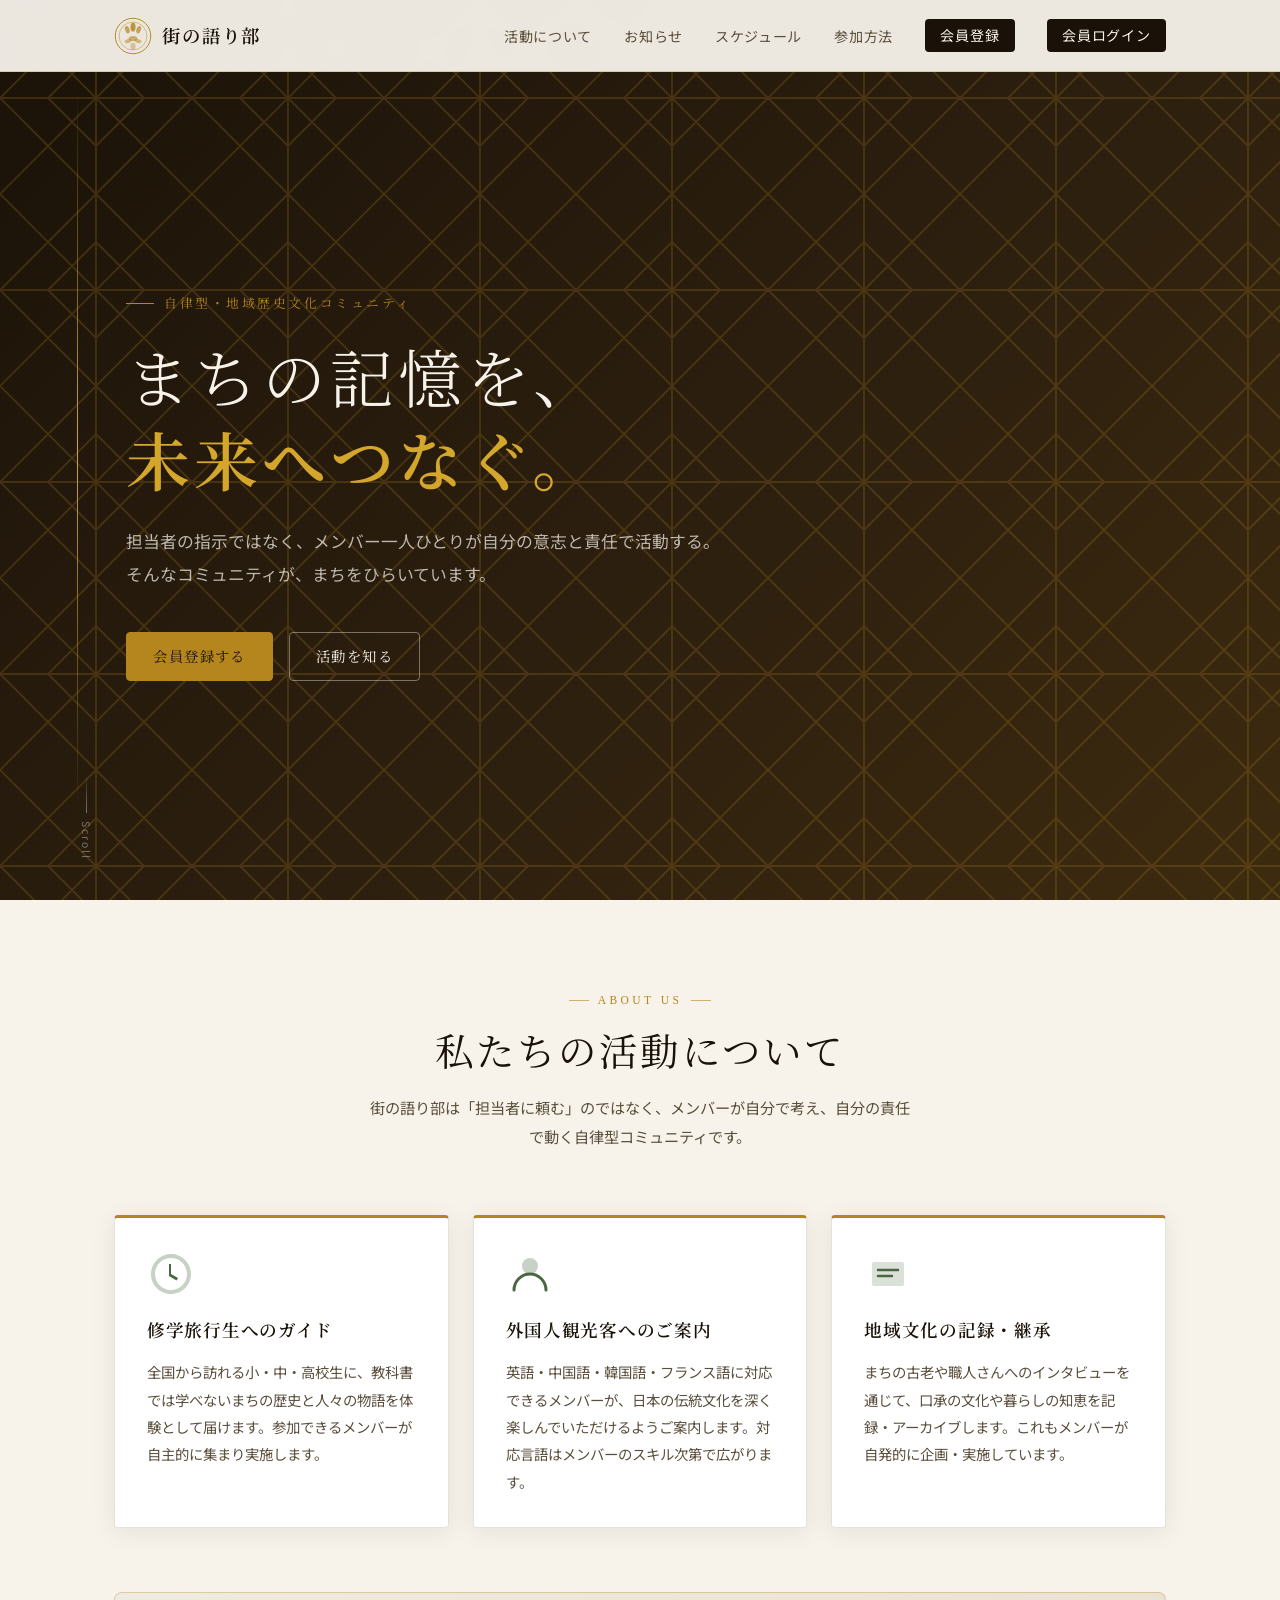
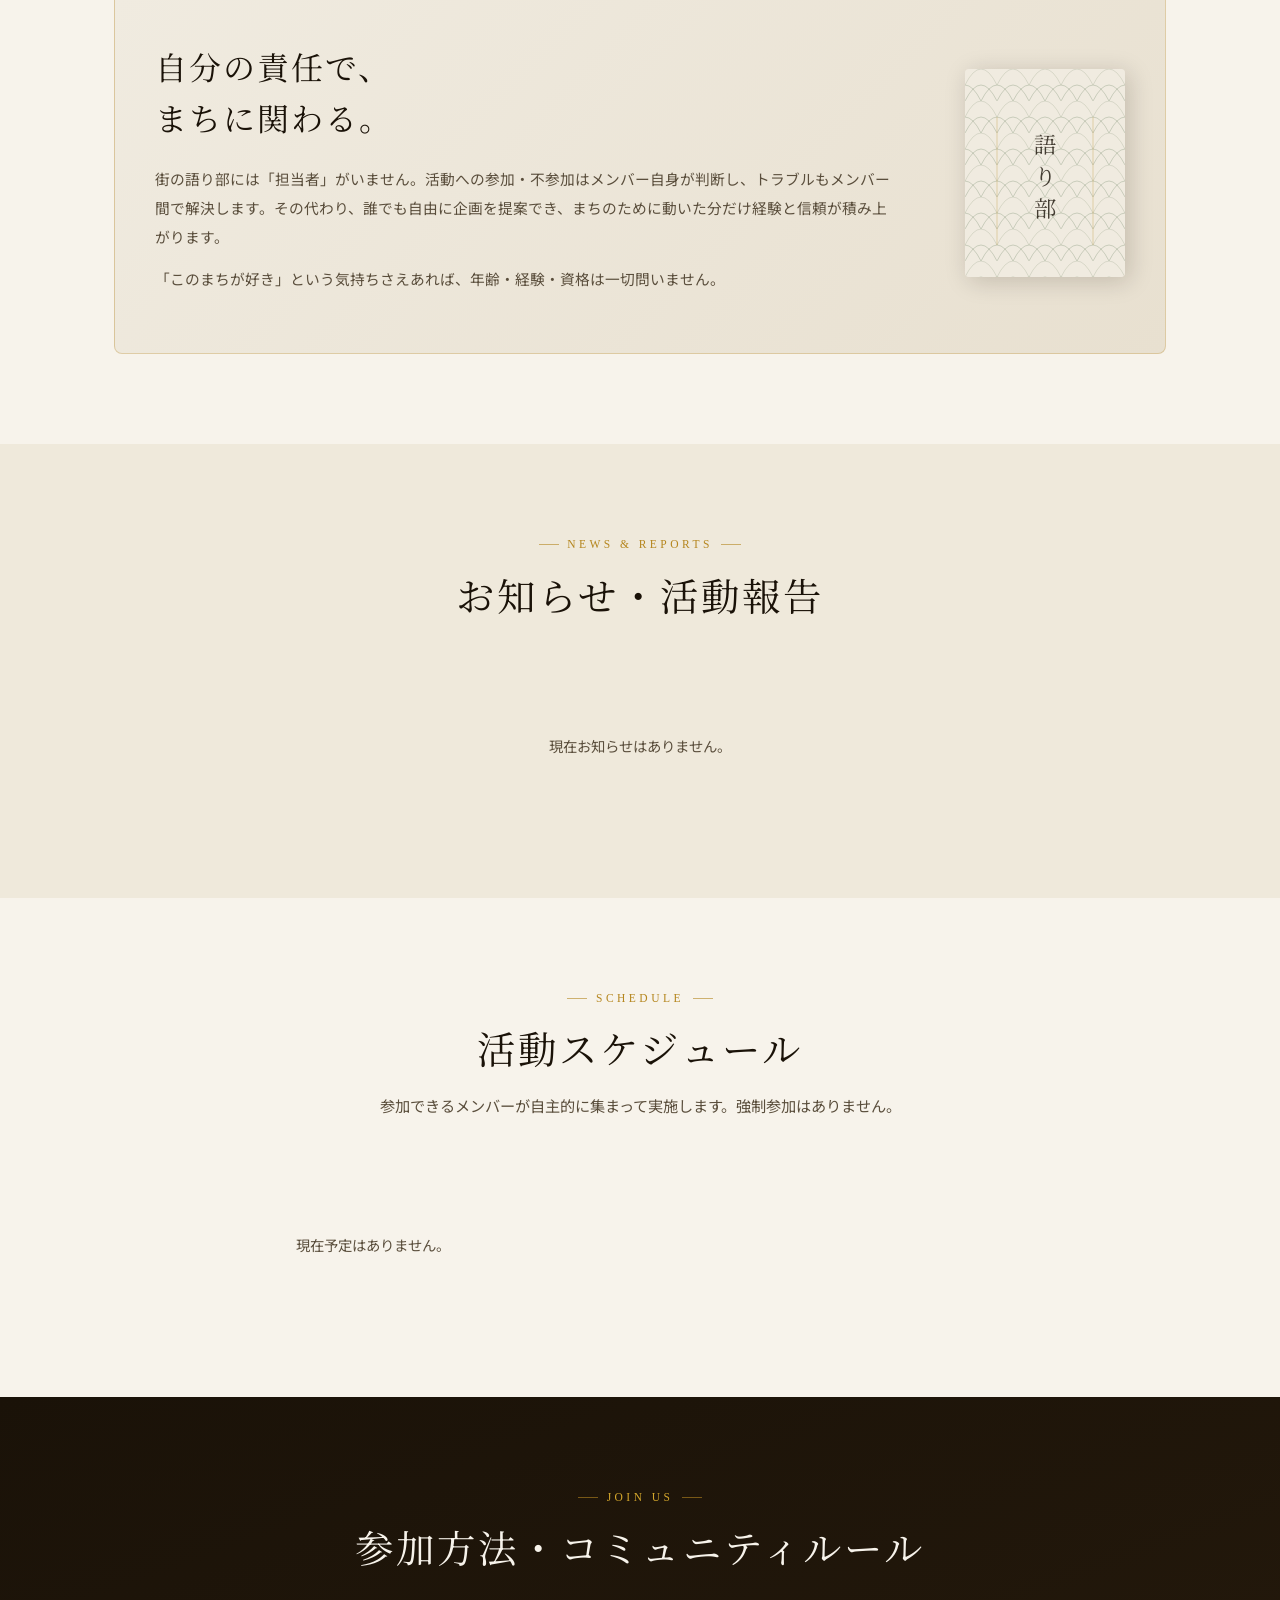
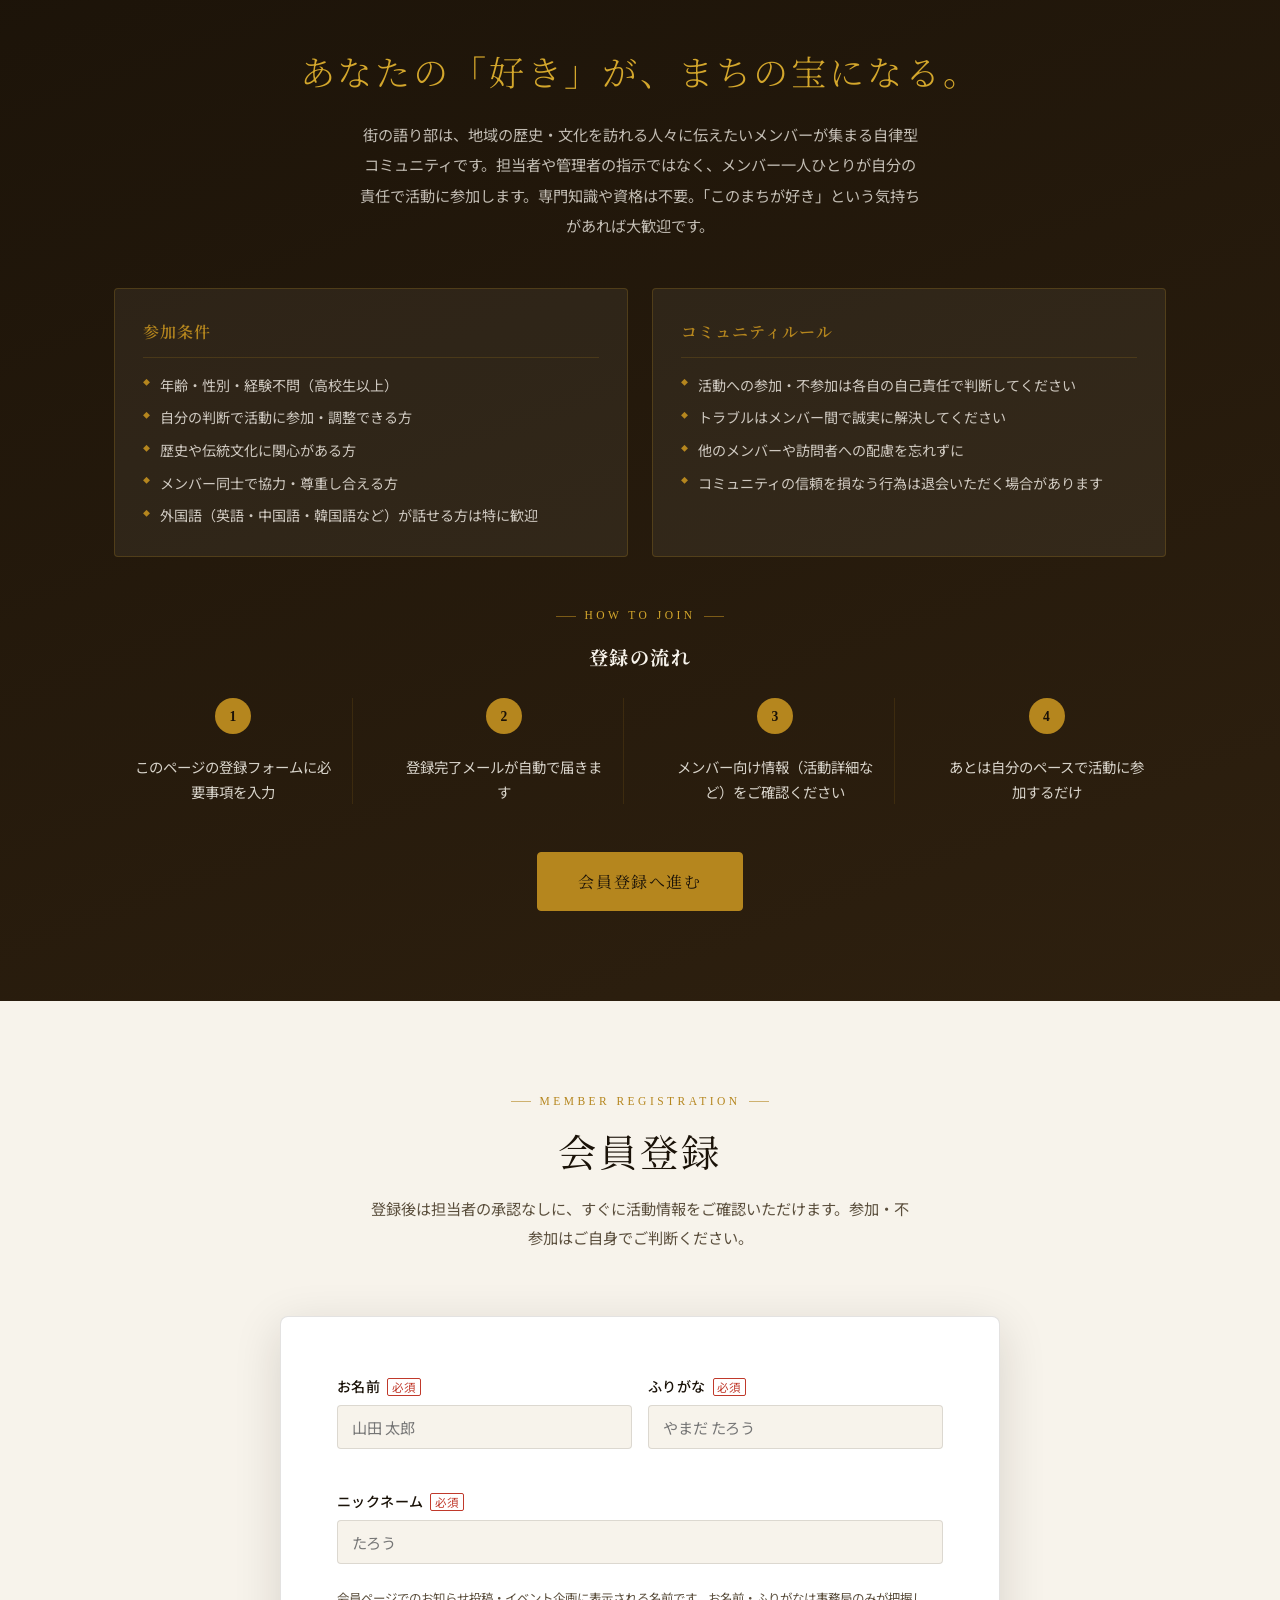
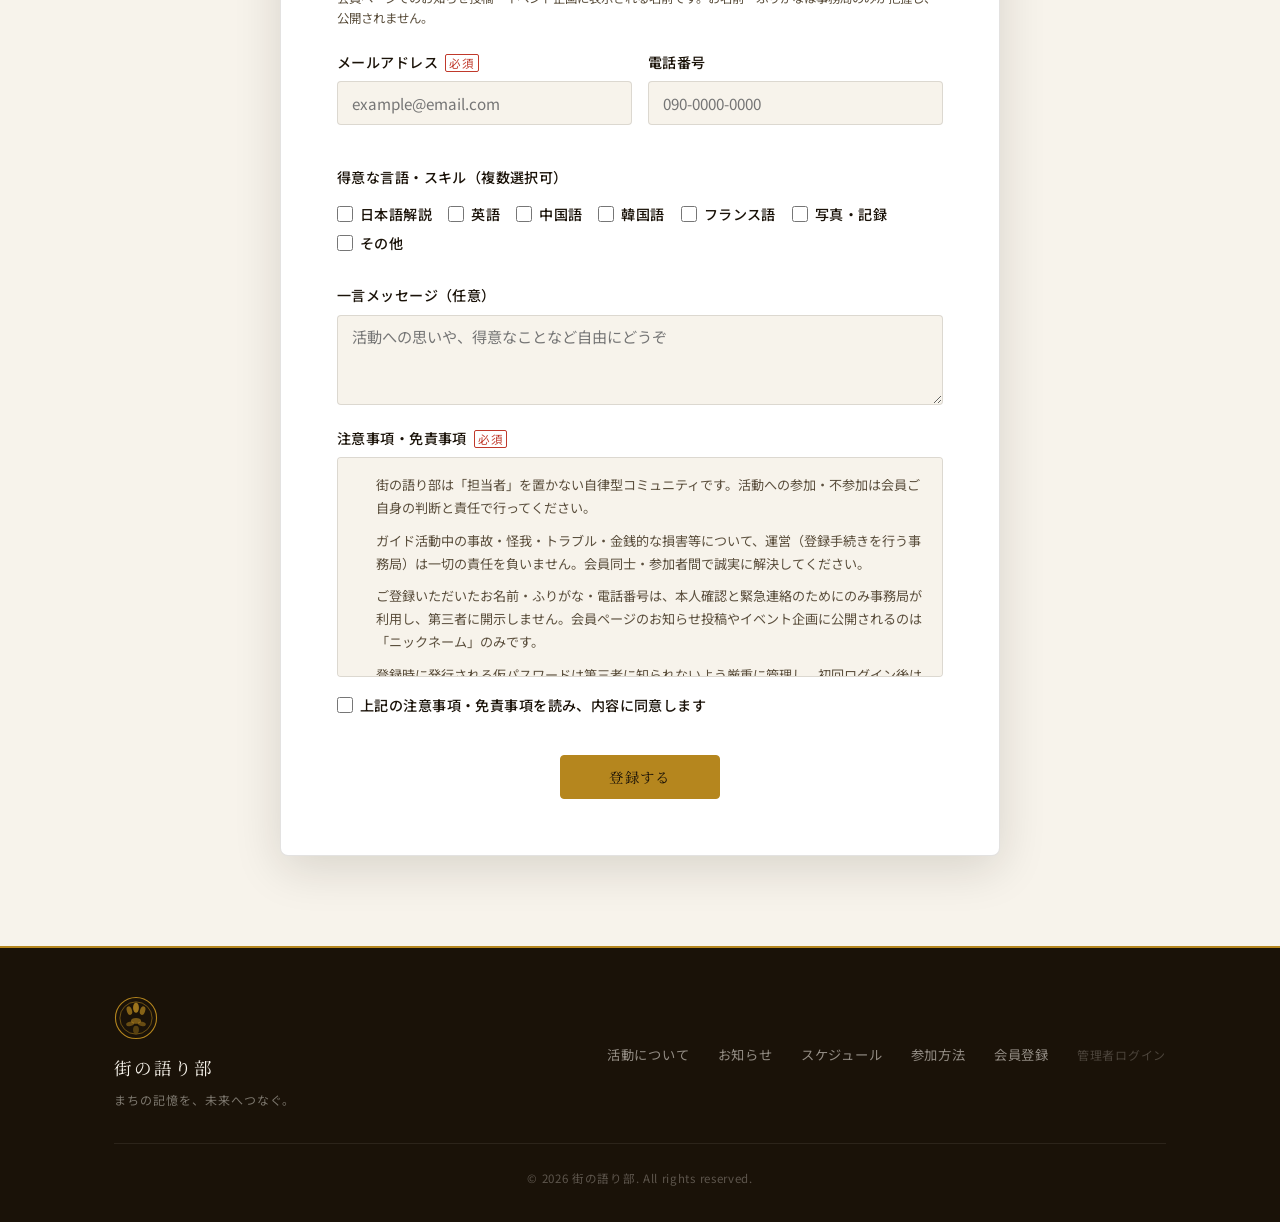
==== commit f63880f8: "Add files via upload" ====
--- a/index.html
+++ b/index.html
@@ -196,7 +196,7 @@
       <div class="register-box">
         <div id="register-form-wrap">
           <form id="register-form" novalidate
-                data-gas-url="https://script.google.com/macros/s/AKfycbxTYeV4QlfqzFmi7h7tdo2Xe-2YGAYafoYhLG5TQy5-6Z_32ZQE8uNvY5MjVL5jUWiUcA/exec">
+                data-gas-url="https://script.google.com/macros/s/AKfycbxQB0eMo8HMiJ_wpVv_eB84Q3EmP5G1zSXyLIB9ft1ZmAgJUKIEpEdeHbQBC4MZRUdb/exec">
             <div class="form-row">
               <div class="form-group">
                 <label for="reg-name">お名前 <span class="required">必須</span></label>
@@ -208,6 +208,12 @@
                 <input type="text" id="reg-kana" name="kana" placeholder="やまだ たろう" required>
                 <span class="field-error" id="err-kana"></span>
               </div>
+            </div>
+            <div class="form-group">
+              <label for="reg-nickname">ニックネーム <span class="required">必須</span></label>
+              <input type="text" id="reg-nickname" name="nickname" placeholder="たろう" required maxlength="20">
+              <span class="field-error" id="err-nickname"></span>
+              <p class="field-hint">会員ページでのお知らせ投稿・イベント企画に表示される名前です。お名前・ふりがなは事務局のみが把握し、公開されません。</p>
             </div>
             <div class="form-row">
               <div class="form-group">
@@ -237,9 +243,19 @@
               <textarea id="reg-message" name="message" rows="3" placeholder="活動への思いや、得意なことなど自由にどうぞ"></textarea>
             </div>
             <div class="form-group">
+              <label>注意事項・免責事項 <span class="required">必須</span></label>
+              <div class="disclaimer-box" id="disclaimer-box">
+                <ul>
+                  <li>街の語り部は「担当者」を置かない自律型コミュニティです。活動への参加・不参加は会員ご自身の判断と責任で行ってください。</li>
+                  <li>ガイド活動中の事故・怪我・トラブル・金銭的な損害等について、運営（登録手続きを行う事務局）は一切の責任を負いません。会員同士・参加者間で誠実に解決してください。</li>
+                  <li>ご登録いただいたお名前・ふりがな・電話番号は、本人確認と緊急連絡のためにのみ事務局が利用し、第三者に開示しません。会員ページのお知らせ投稿やイベント企画に公開されるのは「ニックネーム」のみです。</li>
+                  <li>登録時に発行される仮パスワードは第三者に知られないよう厳重に管理し、初回ログイン後は速やかにご自身のパスワードに変更してください。</li>
+                  <li>他の会員・訪問者への誹謗中傷やコミュニティの信頼を損なう行為が確認された場合、登録を取り消させていただく場合があります。</li>
+                </ul>
+              </div>
               <label class="checkbox-label agree-label">
                 <input type="checkbox" id="reg-agree" required>
-                <span>活動への参加・不参加は自己責任で行い、メンバー間のトラブルは当事者間で解決することに同意します</span>
+                <span>上記の注意事項・免責事項を読み、内容に同意します</span>
               </label>
               <span class="field-error" id="err-agree"></span>
             </div>
@@ -251,7 +267,9 @@
         <div id="register-success" class="register-success" hidden>
           <div class="success-icon" aria-hidden="true">✓</div>
           <h3>登録完了しました！</h3>
-          <p>ご登録ありがとうございます。確認メールをお送りしました。<br>あとは自分のペースで活動スケジュールをご確認ください。</p>
+          <p>ご登録ありがとうございます。仮パスワードを記載した確認メールをお送りしました。<br>
+          <a href="member.html">会員ページ</a>にログイン後、必ずパスワードを変更してください。<br>
+          あとは自分のペースで活動スケジュールをご確認ください。</p>
         </div>
         <div id="register-error" class="register-error" hidden>
           <p>登録に失敗しました。しばらく経ってから再度お試しください。</p>
--- a/style.css
+++ b/style.css
@@ -1088,6 +1088,33 @@
   font-size: 0.85rem;
 }
 
+.disclaimer-box {
+  max-height: 220px;
+  overflow-y: auto;
+  padding: 1rem 1.25rem;
+  margin-bottom: 0.75rem;
+  background: var(--和紙);
+  border: 1.5px solid var(--line);
+  border-radius: var(--radius);
+}
+.disclaimer-box ul {
+  margin: 0;
+  padding-left: 1.1em;
+  display: flex;
+  flex-direction: column;
+  gap: 0.6em;
+}
+.disclaimer-box li {
+  font-size: 0.82rem;
+  line-height: 1.75;
+  color: var(--墨薄);
+}
+.field-hint {
+  font-size: 0.78rem;
+  color: var(--墨薄);
+  line-height: 1.6;
+}
+
 .form-submit { text-align: center; margin-top: 0.5rem; }
 .form-submit .btn { min-width: 160px; }
 
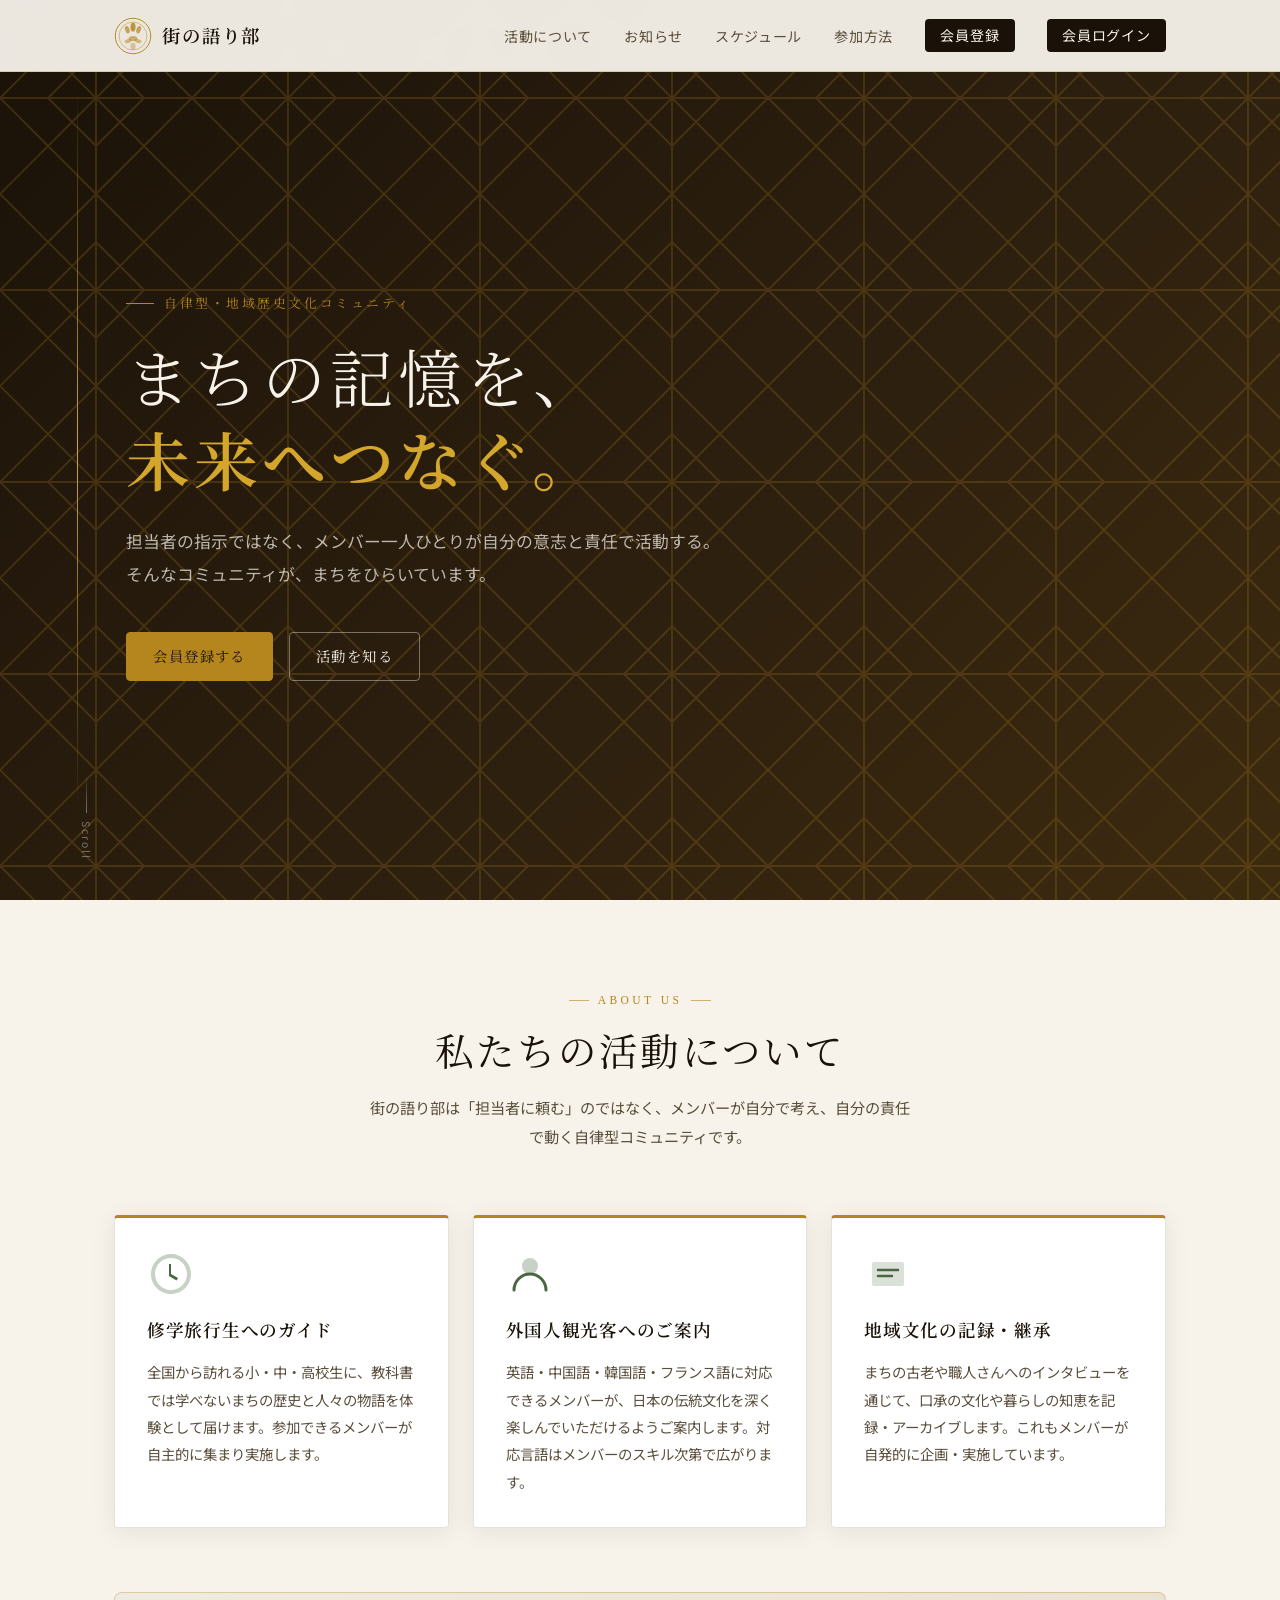
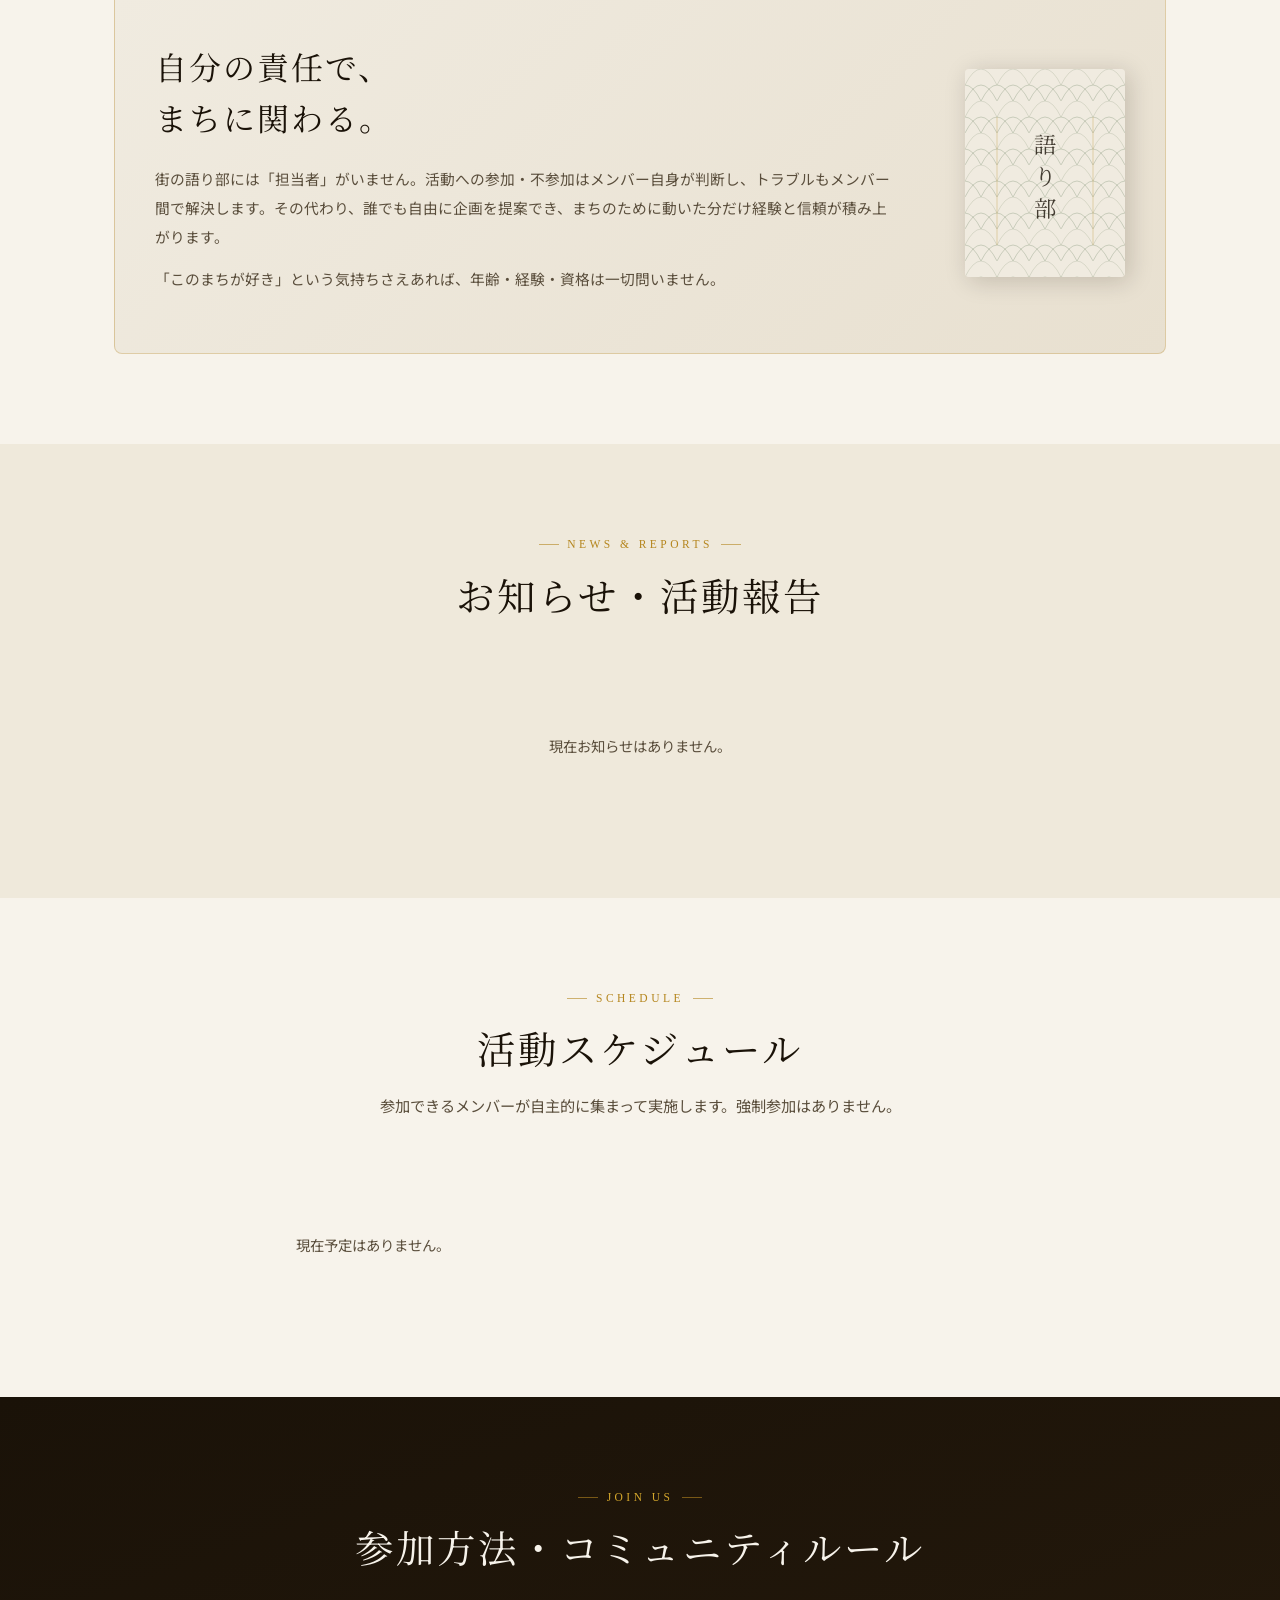
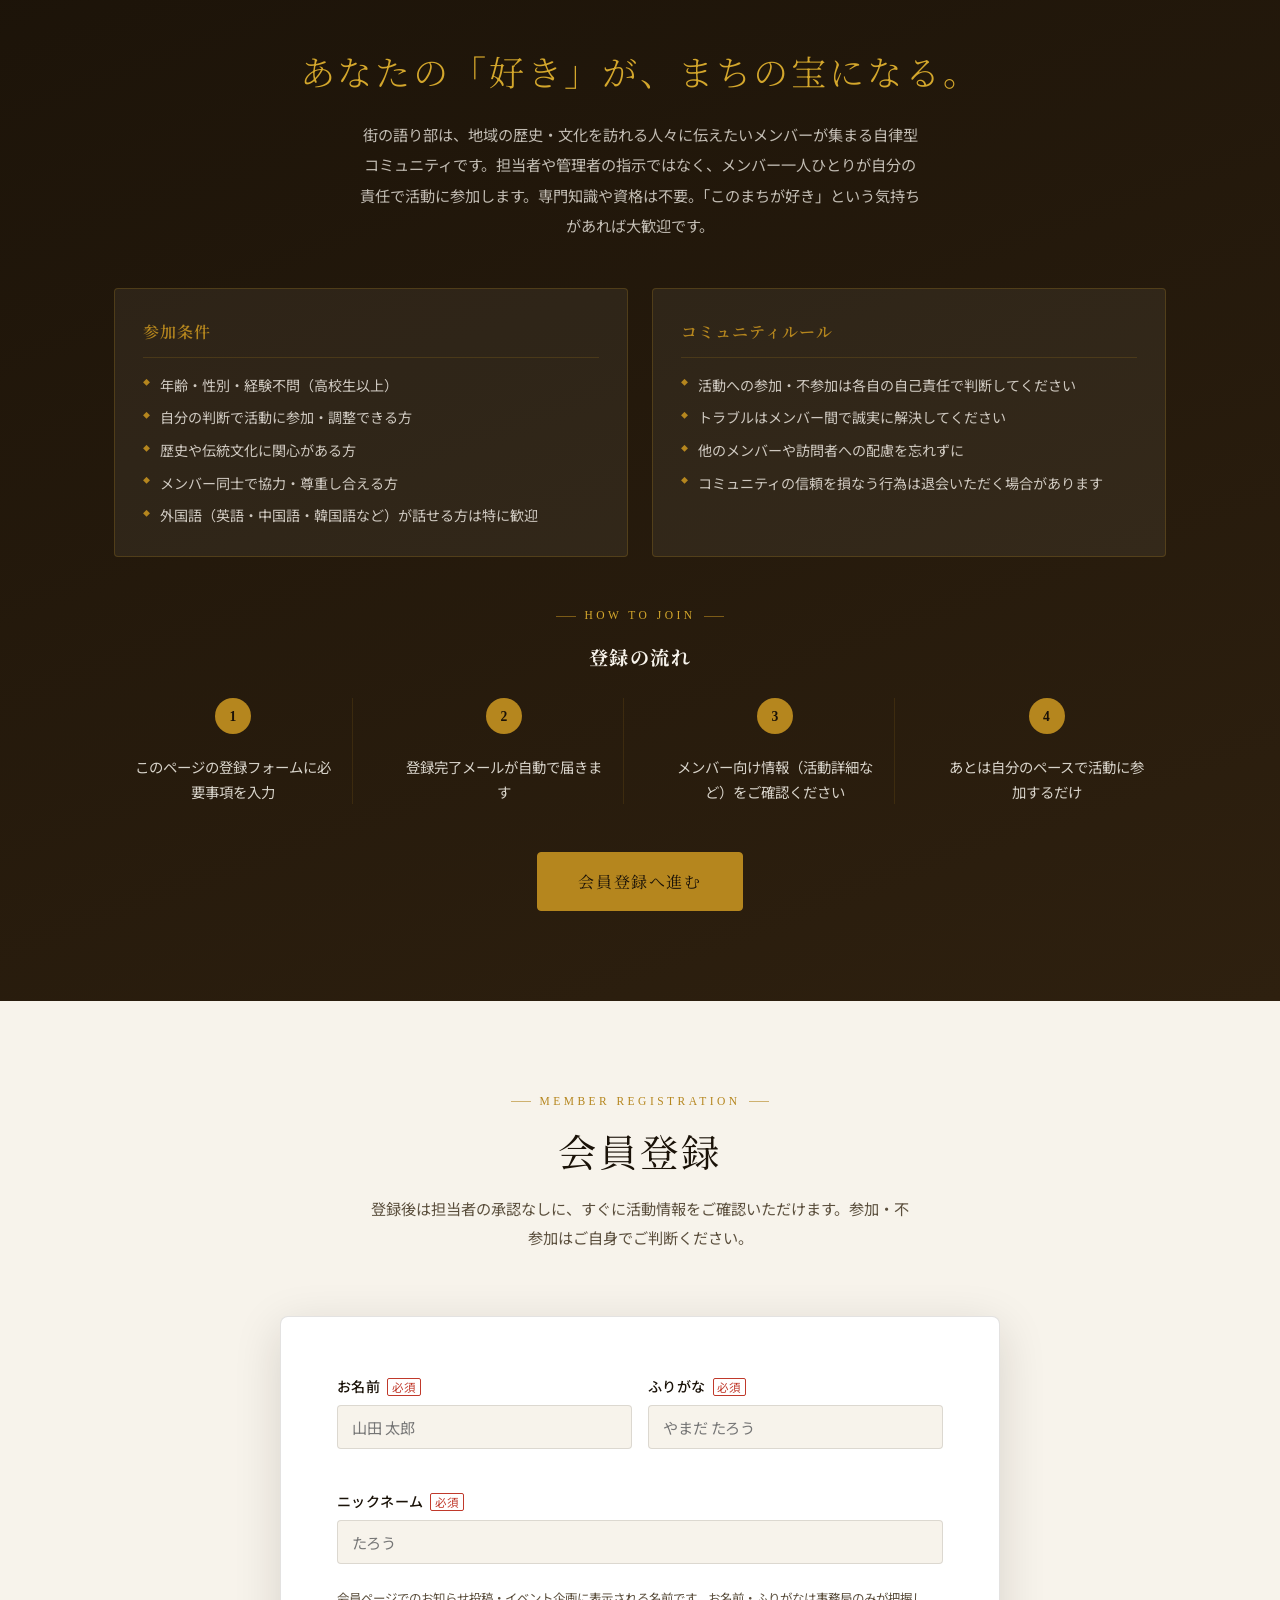
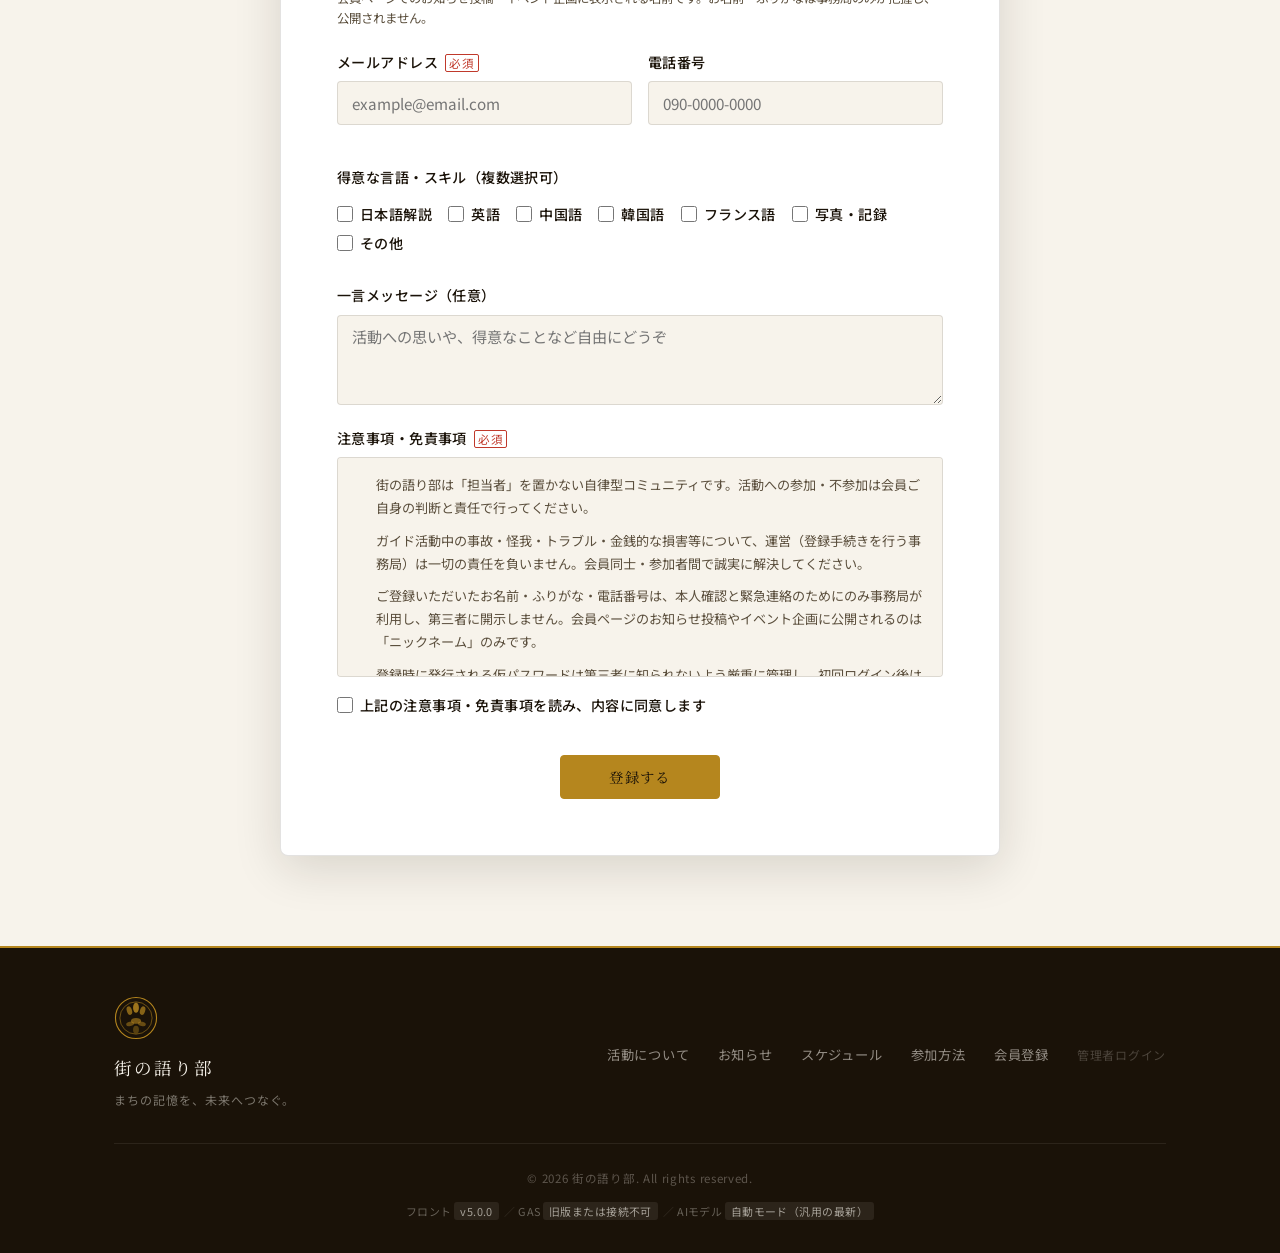
==== commit fde6b1c4: "Add files via upload" ====
--- a/index.html
+++ b/index.html
@@ -8,7 +8,7 @@
   <link rel="preconnect" href="https://fonts.googleapis.com">
   <link rel="preconnect" href="https://fonts.gstatic.com" crossorigin>
   <link href="https://fonts.googleapis.com/css2?family=Noto+Serif+JP:wght@300;400;600;700&family=Noto+Sans+JP:wght@300;400;500&display=swap" rel="stylesheet">
-  <link rel="stylesheet" href="style.css">
+  <link rel="stylesheet" href="style.css?v=5.0.0">
 </head>
 <body>
 
@@ -195,8 +195,7 @@
 
       <div class="register-box">
         <div id="register-form-wrap">
-          <form id="register-form" novalidate
-                data-gas-url="https://script.google.com/macros/s/AKfycbxQB0eMo8HMiJ_wpVv_eB84Q3EmP5G1zSXyLIB9ft1ZmAgJUKIEpEdeHbQBC4MZRUdb/exec">
+          <form id="register-form" novalidate>
             <div class="form-row">
               <div class="form-group">
                 <label for="reg-name">お名前 <span class="required">必須</span></label>
@@ -272,7 +271,7 @@
           あとは自分のペースで活動スケジュールをご確認ください。</p>
         </div>
         <div id="register-error" class="register-error" hidden>
-          <p>登録に失敗しました。しばらく経ってから再度お試しください。</p>
+          <p id="register-error-text">登録に失敗しました。しばらく経ってから再度お試しください。</p>
         </div>
       </div>
     </div>
@@ -309,6 +308,7 @@
         </nav>
       </div>
       <p class="copyright">&copy; <span id="year"></span> 街の語り部. All rights reserved.</p>
+      <p class="version-info" id="version-info"></p>
     </div>
   </footer>
 
@@ -316,6 +316,8 @@
     <svg viewBox="0 0 24 24" aria-hidden="true"><path d="M12 4l-8 8h5v8h6v-8h5z" fill="currentColor"/></svg>
   </button>
 
-  <script src="script.js"></script>
+  <script src="config.js?v=5.0.0"></script>
+  <script src="common.js?v=5.0.0"></script>
+  <script src="script.js?v=5.0.0"></script>
 </body>
 </html>
--- a/style.css
+++ b/style.css
@@ -1159,3 +1159,69 @@
   font-size: 0.75rem !important;
 }
 .footer-admin-link:hover { opacity: 0.8; }
+
+/* ================================================
+   v5.0.0 追加
+   ================================================ */
+[hidden] { display: none !important; }
+
+/* バージョン情報 */
+.version-info {
+  text-align: center;
+  font-size: 0.68rem;
+  color: rgba(247,243,235,0.35);
+  margin-top: 0.75rem;
+  letter-spacing: 0.04em;
+  line-height: 1.8;
+}
+.version-info code {
+  font-family: inherit;
+  background: rgba(247,243,235,0.08);
+  padding: 1px 6px;
+  border-radius: 3px;
+  color: rgba(247,243,235,0.6);
+}
+.version-info .ver-sep { opacity: 0.4; margin: 0 0.25em; }
+.version-info.light { color: #8a7d68; }
+.version-info.light code { background: rgba(26,18,8,0.06); color: #5a4e3c; }
+
+/* トースト */
+.app-toast {
+  position: fixed; left: 50%; bottom: 2rem;
+  transform: translate(-50%, 1rem);
+  color: #f7f3eb; padding: 0.75rem 1.5rem; border-radius: 4px;
+  font-size: 0.88rem; z-index: 10000; min-width: 220px; max-width: 90vw; text-align: center;
+  border-left: 3px solid var(--金茶);
+  box-shadow: 0 4px 16px rgba(0,0,0,0.3);
+  opacity: 0; pointer-events: none;
+  transition: opacity .3s var(--ease), transform .3s var(--ease);
+}
+.app-toast.show { opacity: 1; transform: translate(-50%, 0); }
+
+/* お知らせ */
+.news-author { font-size: 0.75rem; color: var(--墨薄); margin-top: 0.4rem; text-align: right; }
+.more-btn { display: block; margin: 1.75rem auto 0; }
+
+/* スケジュール */
+.schedule-meta { display: flex; flex-wrap: wrap; gap: 0.4rem 1rem; font-size: 0.75rem; color: var(--墨薄); margin-top: 0.5rem; }
+.schedule-count { color: var(--青鈍); background: rgba(74,103,65,0.1); border-radius: 20px; padding: 0.1em 0.7em; }
+.schedule-count.is-full { color: var(--朱); background: rgba(192,57,43,0.08); }
+.schedule-item.is-past { opacity: 0.7; box-shadow: none; }
+.schedule-item.is-past .schedule-date-block { background: var(--墨薄); }
+.schedule-join-note { font-size: 0.82rem; text-align: center; color: var(--墨薄); margin-top: 0.5rem; }
+.schedule-join-note a { color: var(--金茶); text-decoration: underline; }
+.past-events { margin-top: 2rem; }
+.past-events summary {
+  cursor: pointer; font-family: var(--font-serif); font-size: 0.95rem;
+  padding: 0.75rem 1rem; border: 1px solid var(--line); border-radius: var(--radius);
+  background: var(--和紙2); list-style: none;
+}
+.past-events summary::-webkit-details-marker { display: none; }
+.past-events summary::before { content: '▸ '; color: var(--金茶); }
+.past-events[open] summary::before { content: '▾ '; }
+.past-events .schedule-list { margin-top: 1rem; }
+
+@media (prefers-reduced-motion: reduce) {
+  html { scroll-behavior: auto; }
+  [data-reveal] { opacity: 1 !important; transform: none !important; transition: none !important; }
+}
